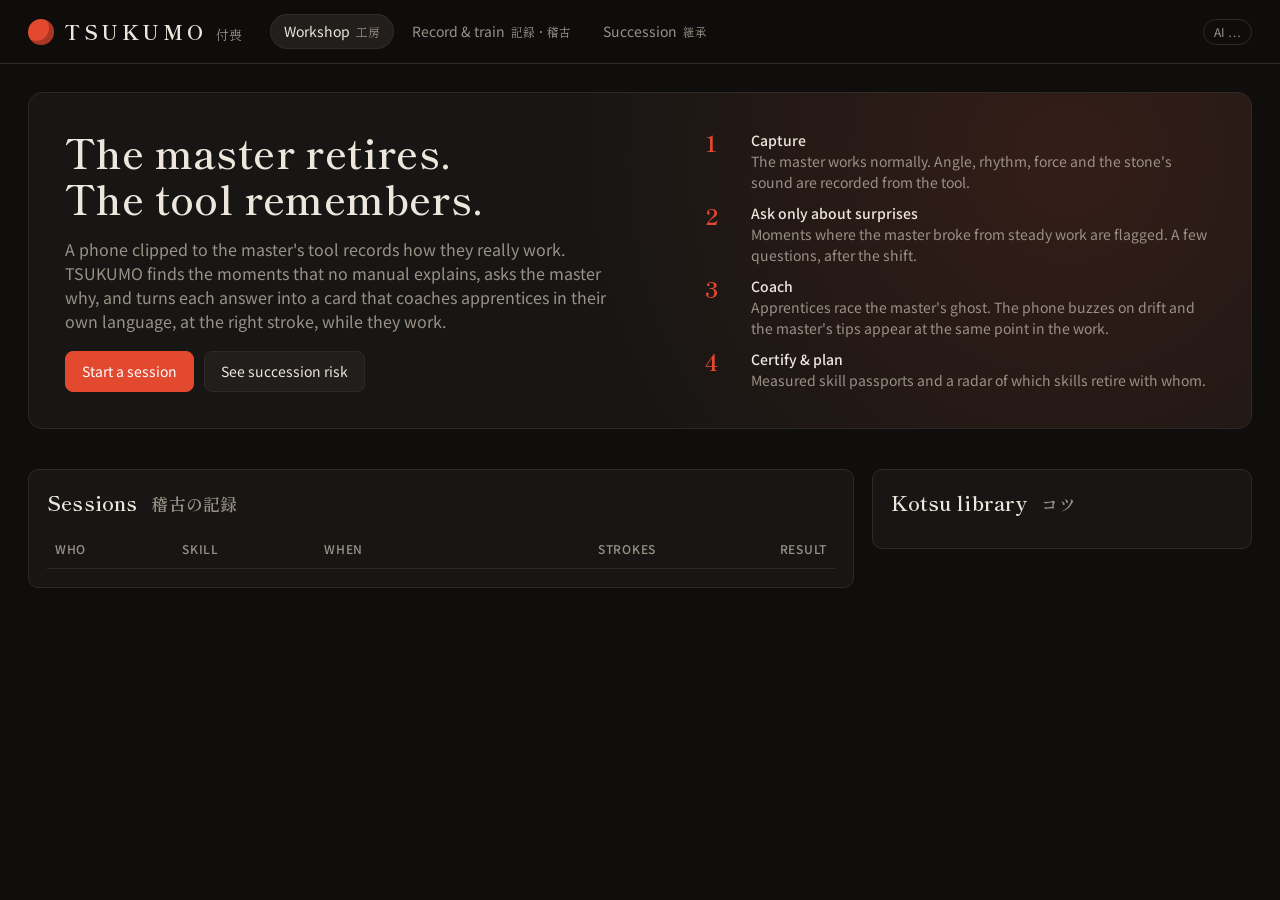
==== web/index.html @ 65cde14f "Workshop overview page" ====
<!doctype html>
<html lang="en">
<head>
  <meta charset="utf-8">
  <meta name="viewport" content="width=device-width, initial-scale=1">
  <title>TSUKUMO · Workshop</title>
  <link rel="preconnect" href="https://fonts.googleapis.com">
  <link href="https://fonts.googleapis.com/css2?family=Noto+Sans+JP:wght@400;500&family=Shippori+Mincho:wght@500;600&display=swap" rel="stylesheet">
  <link rel="stylesheet" href="css/app.css">
</head>
<body>
<main>
  <section class="hero">
    <div>
      <h1>The master retires.<br>The tool remembers.</h1>
      <p>A phone clipped to the master's tool records how they really work. TSUKUMO finds the moments
        that no manual explains, asks the master why, and turns each answer into a card that coaches
        apprentices in their own language, at the right stroke, while they work.</p>
      <div class="row" style="margin-top:18px">
        <a class="btn primary" href="live.html">Start a session</a>
        <a class="btn" href="radar.html">See succession risk</a>
      </div>
    </div>
    <div class="steps">
      <div class="step"><b>1</b><div><strong>Capture</strong>The master works normally. Angle, rhythm, force and the stone's sound are recorded from the tool.</div></div>
      <div class="step"><b>2</b><div><strong>Ask only about surprises</strong>Moments where the master broke from steady work are flagged. A few questions, after the shift.</div></div>
      <div class="step"><b>3</b><div><strong>Coach</strong>Apprentices race the master's ghost. The phone buzzes on drift and the master's tips appear at the same point in the work.</div></div>
      <div class="step"><b>4</b><div><strong>Certify &amp; plan</strong>Measured skill passports and a radar of which skills retire with whom.</div></div>
    </div>
  </section>

  <section class="grid cols-3" id="stats" style="margin-bottom:18px"></section>

  <section class="grid side">
    <div class="panel">
      <div class="panel-head"><h2>Sessions <span class="ja">稽古の記録</span></h2></div>
      <table>
        <thead><tr><th>Who</th><th>Skill</th><th>When</th><th class="num">Strokes</th><th class="num">Result</th></tr></thead>
        <tbody id="sessions"></tbody>
      </table>
    </div>
    <div class="panel">
      <div class="panel-head"><h2>Kotsu library <span class="ja">コツ</span></h2></div>
      <div class="grid" id="cards"></div>
    </div>
  </section>
</main>

<script type="module">
  import { api } from "./js/api.js";
  import { header, esc, ago, scoreClass, cardHTML, wireCardLangs, $ } from "./js/ui.js";

  header();

  const [sessions, cards, radar, people] = await Promise.all([
    api.get("/api/sessions"), api.get("/api/cards"), api.get("/api/radar"), api.get("/api/people"),
  ]);

  const critical = radar.filter((r) => r.status === "critical").length;
  const masters = people.filter((p) => p.role === "master");
  const soonest = Math.min(...masters.map((m) => m.retire_year || 9999));
  $("#stats").innerHTML = `
    <div class="panel stat"><b>${critical} / ${radar.length}</b><span>skills with no one ready to take over</span></div>
    <div class="panel stat"><b>${cards.length}</b><span>kotsu cards captured from ${new Set(cards.map((c) => c.master_id)).size} of ${masters.length} masters</span></div>
    <div class="panel stat"><b>${soonest < 9999 ? soonest : "–"}</b><span>next master retirement</span></div>`;

  const rows = sessions.filter((s) => s.status === "done");
  $("#sessions").innerHTML = rows.length ? rows.map((s) => `
    <tr class="link" data-id="${s.id}">
      <td>${esc(s.person_name)} <span class="pill">${s.role}</span></td>
      <td>${esc(s.skill_name)}</td>
      <td class="muted">${ago(s.created_at)}</td>
      <td class="num">${s.strokes ?? "–"}</td>
      <td class="num">${s.role === "master" ? '<span class="pill">review</span>'
        : s.score != null ? `<span class="pill ${scoreClass(s.score)}">${s.score.toFixed(0)}</span>` : "–"}</td>
    </tr>`).join("") : `<tr><td colspan="5" class="empty">No sessions yet.</td></tr>`;
  $("#sessions").addEventListener("click", (e) => {
    const tr = e.target.closest("tr[data-id]");
    if (tr) location.href = `review.html?s=${tr.dataset.id}`;
  });

  const byId = Object.fromEntries(cards.map((c) => [c.id, c]));
  $("#cards").innerHTML = cards.length ? cards.map((c) => cardHTML(c, "en")).join("")
    : `<div class="empty">No cards yet. Review a master session to create one.</div>`;
  wireCardLangs($("#cards"), byId);
</script>
</body>
</html>
---- web/css/app.css ----
:root {
  --bg: #0f0e0d;
  --panel: #181614;
  --panel-2: #211e1b;
  --line: #2f2a25;
  --ink: #ece6dc;
  --muted: #9a9187;
  --faint: #6b645c;
  --accent: #e2492f;      /* shu, vermilion */
  --accent-soft: rgba(226, 73, 47, 0.16);
  --gold: #d6a548;
  --indigo: #6d8fd0;
  --ok: #72b07f;
  --warn: #e3a43b;
  --bad: #e2492f;
  --ghost: rgba(236, 230, 220, 0.55);
  --radius: 10px;
  --serif: "Shippori Mincho", "Yu Mincho", "Hiragino Mincho ProN", serif;
  --sans: "Noto Sans JP", "Hiragino Sans", "Yu Gothic UI", system-ui, -apple-system, "Segoe UI", sans-serif;
  --mono: ui-monospace, "Cascadia Mono", Consolas, monospace;
  color-scheme: dark;
}

* { box-sizing: border-box; }
html, body { margin: 0; background: var(--bg); color: var(--ink); font: 15px/1.5 var(--sans); }
a { color: inherit; }
button, select, input, textarea { font: inherit; color: inherit; }
h1, h2, h3 { font-family: var(--serif); font-weight: 600; margin: 0; letter-spacing: 0.01em; }
h1 { font-size: 28px; }
h2 { font-size: 20px; }
h3 { font-size: 16px; }
.muted { color: var(--muted); }
.faint { color: var(--faint); }
.mono { font-family: var(--mono); font-variant-numeric: tabular-nums; }
.ja { font-family: var(--serif); color: var(--muted); font-size: 0.85em; margin-left: 0.5em; }
.hidden { display: none !important; }

/* -- shell ----------------------------------------------------------------------- */

.topbar {
  display: flex; align-items: center; gap: 28px;
  padding: 14px 28px; border-bottom: 1px solid var(--line);
  position: sticky; top: 0; background: rgba(15, 14, 13, 0.92); backdrop-filter: blur(8px); z-index: 10;
}
.brand { display: flex; align-items: baseline; gap: 10px; text-decoration: none; }
.brand .mark {
  width: 26px; height: 26px; border-radius: 50%; background: var(--accent); align-self: center;
  box-shadow: inset -5px -4px 0 rgba(0, 0, 0, 0.25);
}
.brand b { font-family: var(--serif); font-size: 20px; letter-spacing: 0.18em; }
.brand span { font-family: var(--serif); color: var(--muted); font-size: 13px; }
.topbar nav { display: flex; gap: 4px; }
.topbar nav a {
  text-decoration: none; padding: 7px 14px; border-radius: 999px; color: var(--muted); font-size: 14px;
}
.topbar nav a:hover { color: var(--ink); background: var(--panel-2); }
.topbar nav a.active { color: var(--ink); background: var(--panel-2); box-shadow: inset 0 0 0 1px var(--line); }
.topbar .spacer { flex: 1; }
.pill {
  font-size: 12px; padding: 3px 10px; border-radius: 999px; border: 1px solid var(--line); color: var(--muted);
}
.pill.ok { color: var(--ok); border-color: rgba(114, 176, 127, 0.4); }
.pill.warn { color: var(--warn); border-color: rgba(227, 164, 59, 0.4); }
.pill.bad { color: var(--bad); border-color: rgba(226, 73, 47, 0.45); }

main { max-width: 1320px; margin: 0 auto; padding: 28px; }
.page-head { display: flex; align-items: flex-end; justify-content: space-between; gap: 20px; margin-bottom: 22px; }
.page-head p { margin: 6px 0 0; color: var(--muted); max-width: 720px; }

.grid { display: grid; gap: 18px; }
.cols-2 { grid-template-columns: 1fr 1fr; }
.cols-3 { grid-template-columns: repeat(3, 1fr); }
.side { grid-template-columns: minmax(0, 1fr) 380px; align-items: start; }
@media (max-width: 1000px) { .cols-2, .cols-3, .side { grid-template-columns: 1fr; } }

.panel { background: var(--panel); border: 1px solid var(--line); border-radius: var(--radius); padding: 18px; }
.panel > h2, .panel > h3 { margin-bottom: 12px; }
.panel-head { display: flex; align-items: center; justify-content: space-between; gap: 12px; margin-bottom: 12px; }

/* -- controls -------------------------------------------------------------------- */

.btn {
  display: inline-flex; align-items: center; justify-content: center; gap: 8px;
  padding: 9px 16px; border-radius: 8px; border: 1px solid var(--line); background: var(--panel-2);
  cursor: pointer; text-decoration: none; font-size: 14px; white-space: nowrap;
}
.btn:hover { border-color: var(--faint); }
.btn:disabled { opacity: 0.45; cursor: default; }
.btn.primary { background: var(--accent); border-color: var(--accent); color: #fff; }
.btn.primary:hover { filter: brightness(1.08); }
.btn.ghost { background: transparent; }
.btn.small { padding: 5px 10px; font-size: 13px; }
.btn.rec::before { content: ""; width: 9px; height: 9px; border-radius: 50%; background: currentColor; }

label.field { display: grid; gap: 6px; font-size: 13px; color: var(--muted); }
select, input[type=text], textarea {
  background: var(--bg); border: 1px solid var(--line); border-radius: 8px; padding: 9px 11px; width: 100%;
}
textarea { resize: vertical; min-height: 90px; line-height: 1.6; }
select:focus, input:focus, textarea:focus { outline: 2px solid var(--accent-soft); border-color: var(--accent); }
.row { display: flex; gap: 10px; align-items: center; flex-wrap: wrap; }
.row.end { justify-content: flex-end; }

/* -- lists & tables -------------------------------------------------------------- */

table { width: 100%; border-collapse: collapse; font-size: 14px; }
th { text-align: left; font-weight: 500; color: var(--muted); font-size: 12px; text-transform: uppercase; letter-spacing: 0.06em; }
th, td { padding: 10px 8px; border-bottom: 1px solid var(--line); }
tr.link { cursor: pointer; }
tr.link:hover td { background: var(--panel-2); }
td.num, th.num { text-align: right; font-variant-numeric: tabular-nums; }

.stat { display: grid; gap: 2px; }
.stat b { font-size: 30px; font-family: var(--serif); font-weight: 600; font-variant-numeric: tabular-nums; }
.stat > span { color: var(--muted); font-size: 13px; }

.empty { color: var(--faint); padding: 18px 0; text-align: center; }

/* -- charts ---------------------------------------------------------------------- */

.lanes { width: 100%; display: block; }
.legend { display: flex; gap: 18px; font-size: 12px; color: var(--muted); margin-top: 8px; flex-wrap: wrap; }
.legend i { display: inline-block; width: 18px; height: 3px; border-radius: 2px; vertical-align: middle; margin-right: 6px; }

/* -- kotsu cards ----------------------------------------------------------------- */

.kcard {
  border: 1px solid var(--line); border-left: 3px solid var(--gold); border-radius: var(--radius);
  background: var(--panel-2); padding: 14px 16px; display: grid; gap: 8px;
}
.kcard .k-title { font-family: var(--serif); font-size: 18px; }
.kcard dl { margin: 0; display: grid; grid-template-columns: 70px 1fr; gap: 6px 12px; font-size: 14px; }
.kcard dt { color: var(--gold); font-size: 12px; text-transform: uppercase; letter-spacing: 0.08em; padding-top: 2px; }
.kcard dd { margin: 0; }
.kcard .k-foot { display: flex; justify-content: space-between; gap: 10px; font-size: 12px; color: var(--faint); }
.kcard .k-sub { color: var(--muted); font-size: 13px; font-family: var(--serif); }
.langs { display: flex; gap: 4px; }
.langs button {
  border: 1px solid var(--line); background: transparent; border-radius: 6px; padding: 2px 8px; font-size: 12px;
  cursor: pointer; color: var(--muted);
}
.langs button.on { color: var(--ink); border-color: var(--gold); }

/* -- surprises ------------------------------------------------------------------- */

.surprise {
  border: 1px solid var(--line); border-radius: var(--radius); padding: 12px 14px; cursor: pointer;
  display: grid; gap: 4px; background: var(--panel);
}
.surprise:hover { border-color: var(--faint); }
.surprise.selected { border-color: var(--accent); box-shadow: 0 0 0 1px var(--accent) inset; }
.surprise .s-top { display: flex; justify-content: space-between; align-items: center; gap: 10px; }
.surprise .s-sum { font-size: 13px; color: var(--muted); }
.surprise.dismissed { opacity: 0.55; }

.mic { position: relative; }
.mic.listening { background: var(--accent); border-color: var(--accent); color: #fff; }
.mic.listening::after {
  content: ""; position: absolute; inset: -4px; border-radius: 10px; border: 2px solid var(--accent);
  animation: pulse 1.2s ease-out infinite;
}
@keyframes pulse { from { opacity: 0.9; transform: scale(1); } to { opacity: 0; transform: scale(1.12); } }

/* -- live ------------------------------------------------------------------------ */

.big-score { font-family: var(--serif); font-size: 64px; line-height: 1; font-variant-numeric: tabular-nums; }
.meter { height: 8px; background: var(--panel-2); border-radius: 99px; overflow: hidden; }
.meter > i { display: block; height: 100%; background: var(--gold); border-radius: 99px; transition: width 0.4s; }
.chan-row { display: grid; grid-template-columns: 110px 1fr 44px; gap: 10px; align-items: center; font-size: 13px; }

.toast-stack { position: fixed; right: 24px; bottom: 24px; display: grid; gap: 10px; z-index: 50; width: 380px; }
.toast {
  background: var(--panel-2); border: 1px solid var(--line); border-radius: var(--radius); padding: 12px 16px;
  box-shadow: 0 10px 30px rgba(0, 0, 0, 0.45); animation: rise 0.25s ease-out;
}
.toast.buzz { border-color: var(--accent); }
@keyframes rise { from { transform: translateY(10px); opacity: 0; } }

.qr-box { display: grid; place-items: center; gap: 10px; text-align: center; }
.qr-box img { width: 200px; height: 200px; background: #fff; border-radius: 8px; padding: 6px; }
.status-dot { width: 9px; height: 9px; border-radius: 50%; background: var(--faint); display: inline-block; }
.status-dot.on { background: var(--ok); box-shadow: 0 0 0 4px rgba(114, 176, 127, 0.18); }

/* -- radar ----------------------------------------------------------------------- */

.risk { height: 6px; border-radius: 99px; background: var(--panel-2); overflow: hidden; width: 120px; }
.risk > i { display: block; height: 100%; }
.avatar {
  width: 34px; height: 34px; border-radius: 50%; display: grid; place-items: center; font-family: var(--serif);
  background: var(--panel-2); border: 1px solid var(--line); font-size: 14px; flex: none;
}
.person { display: flex; gap: 10px; align-items: center; }
.person small { display: block; color: var(--muted); font-size: 12px; }
.spark { display: block; }

.hero {
  display: grid; grid-template-columns: 1.2fr 1fr; gap: 28px; align-items: center;
  padding: 36px; border: 1px solid var(--line); border-radius: 14px;
  background: radial-gradient(circle at 85% 20%, rgba(226, 73, 47, 0.14), transparent 45%), var(--panel);
  margin-bottom: 22px;
}
.hero h1 { font-size: 40px; line-height: 1.15; }
.hero p { color: var(--muted); font-size: 16px; max-width: 560px; }
.steps { display: grid; gap: 10px; }
.step { display: grid; grid-template-columns: 34px 1fr; gap: 12px; align-items: start; }
.step b { font-family: var(--serif); color: var(--accent); font-size: 22px; line-height: 1.1; }
.step div { font-size: 14px; color: var(--muted); }
.step div strong { color: var(--ink); font-weight: 500; display: block; }
@media (max-width: 900px) { .hero { grid-template-columns: 1fr; } }
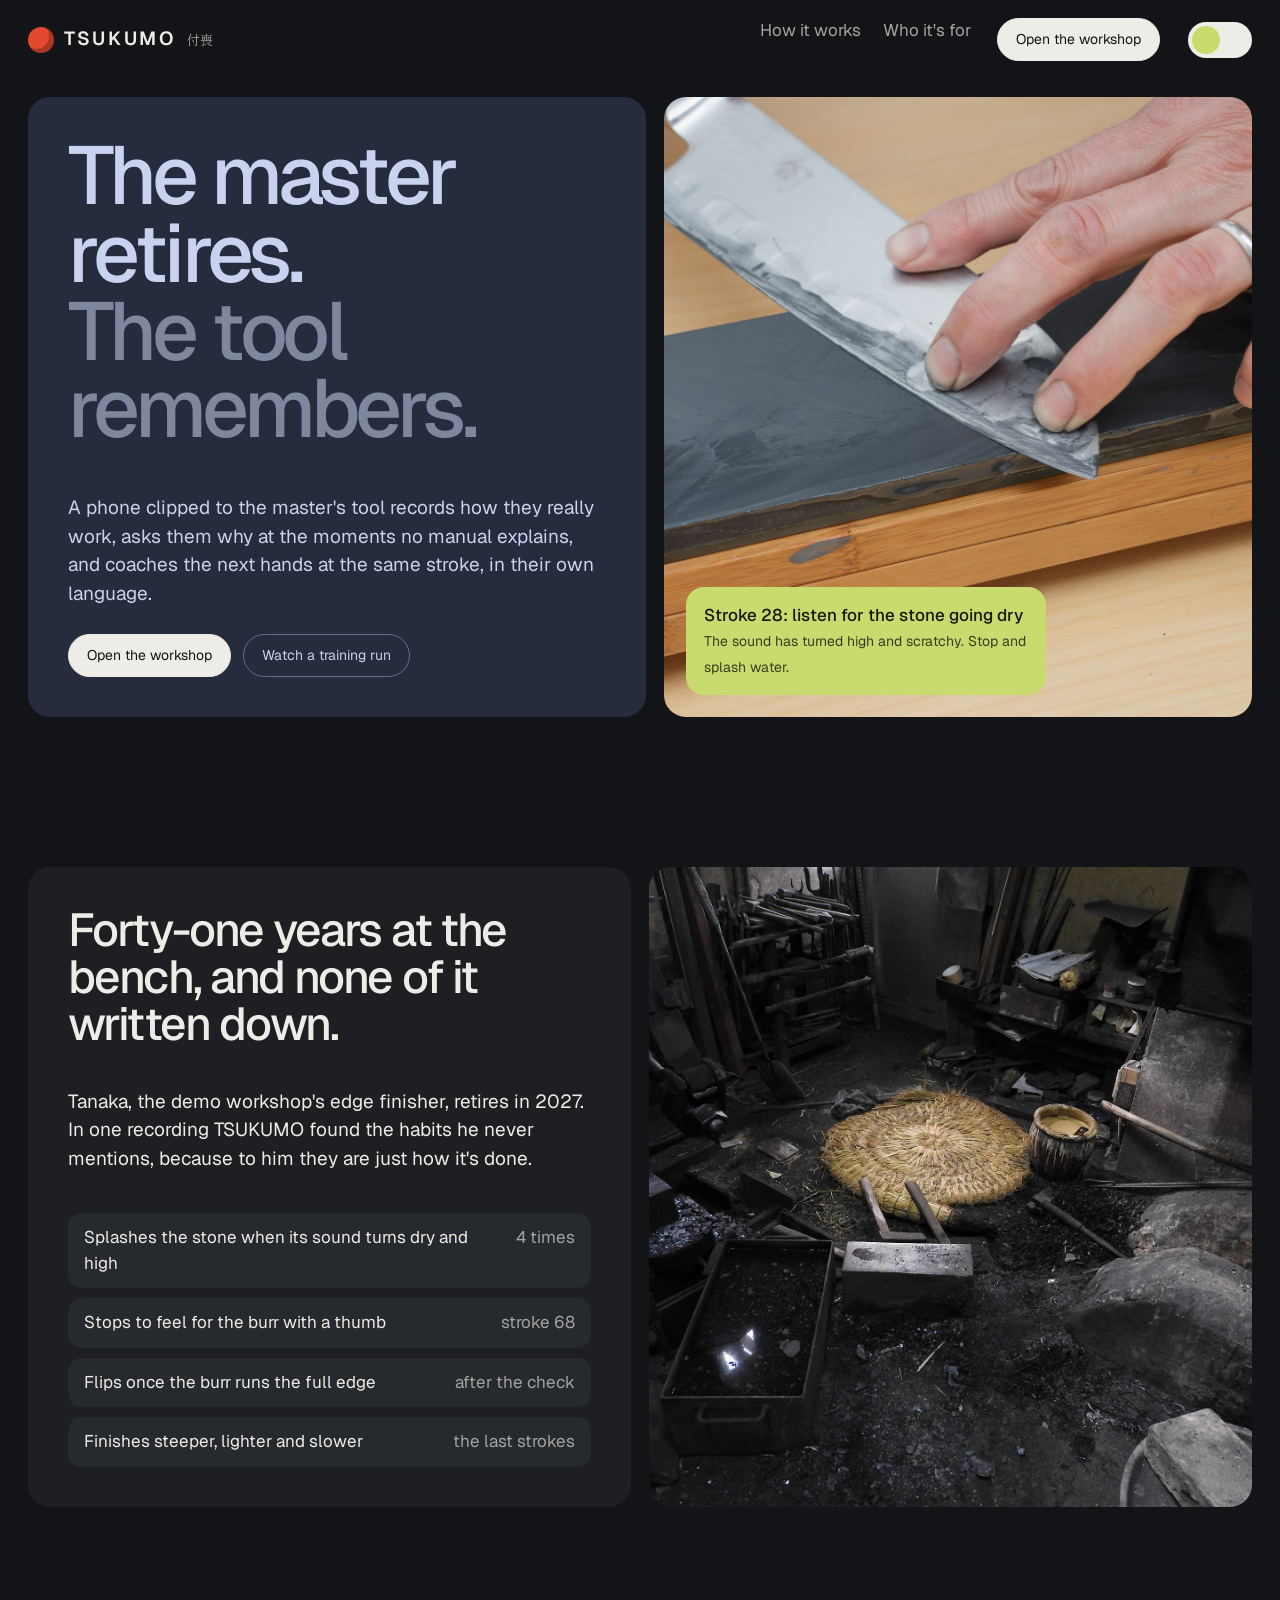
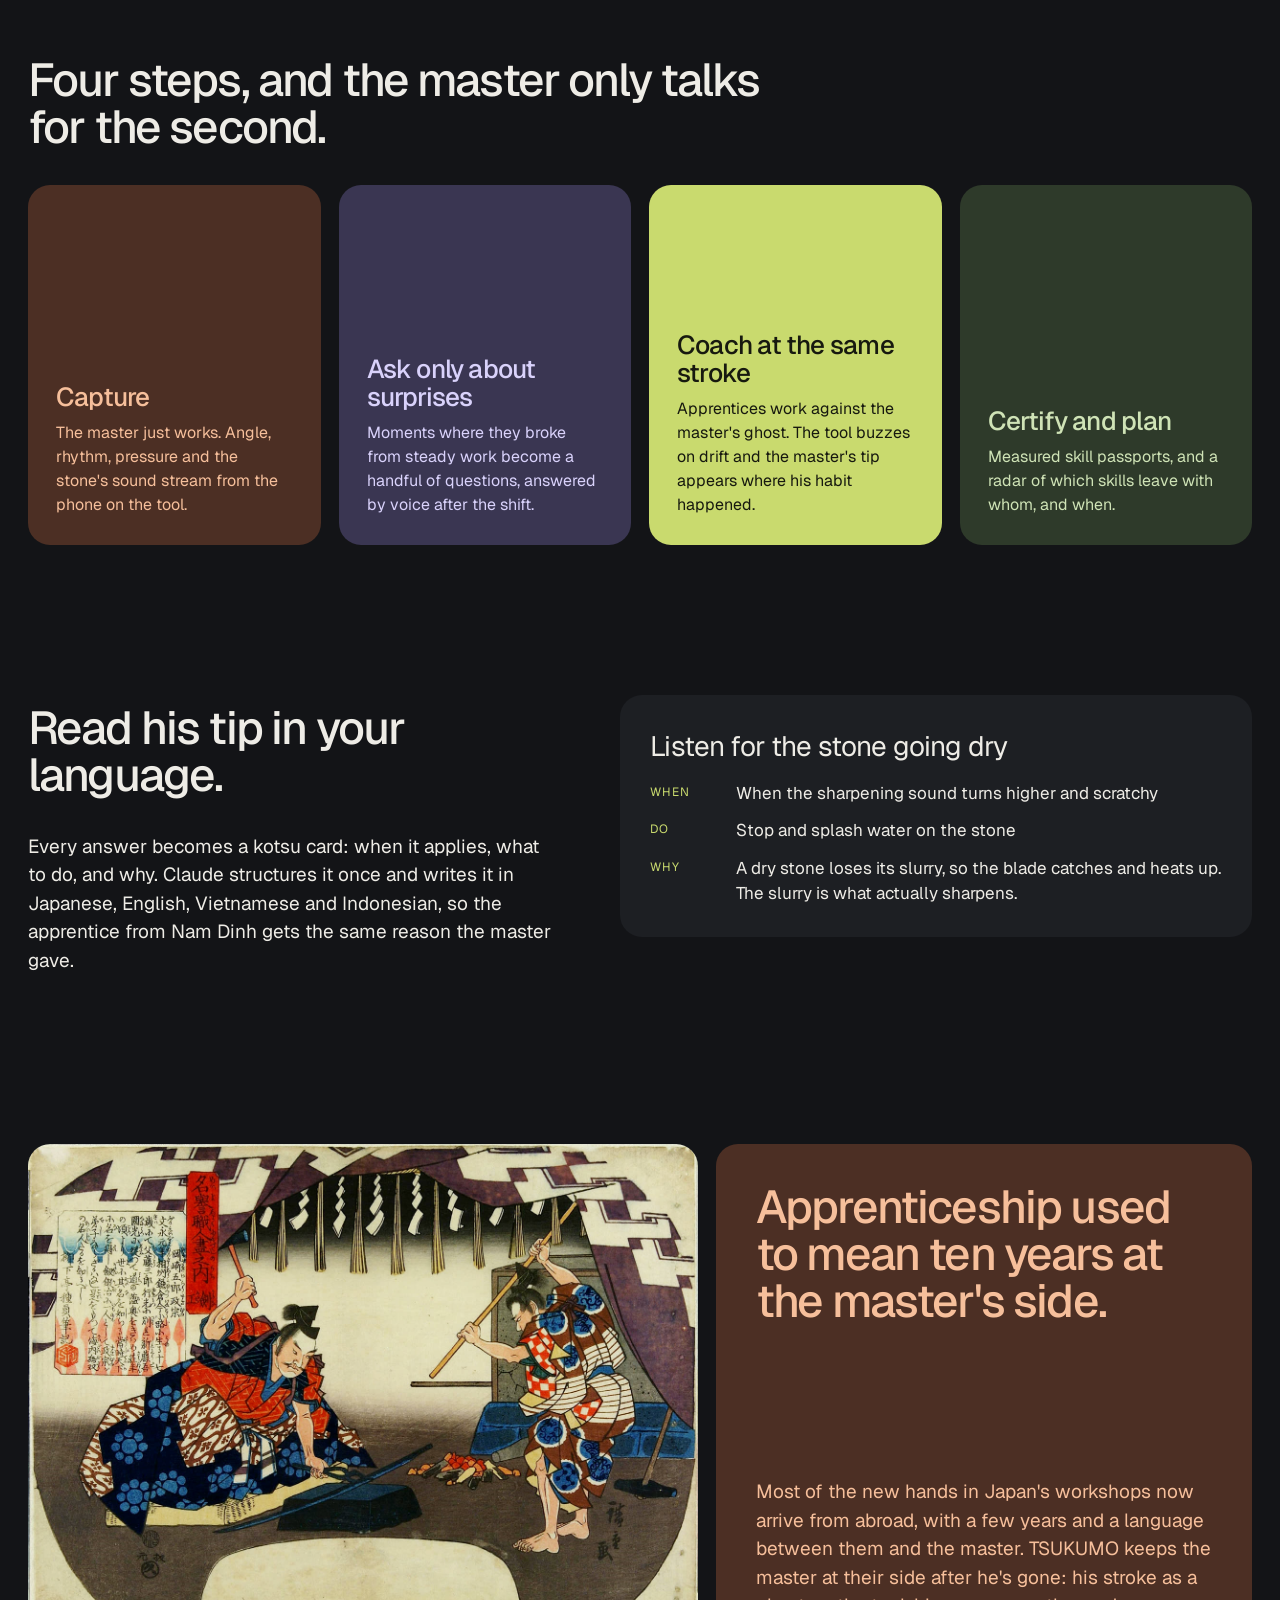
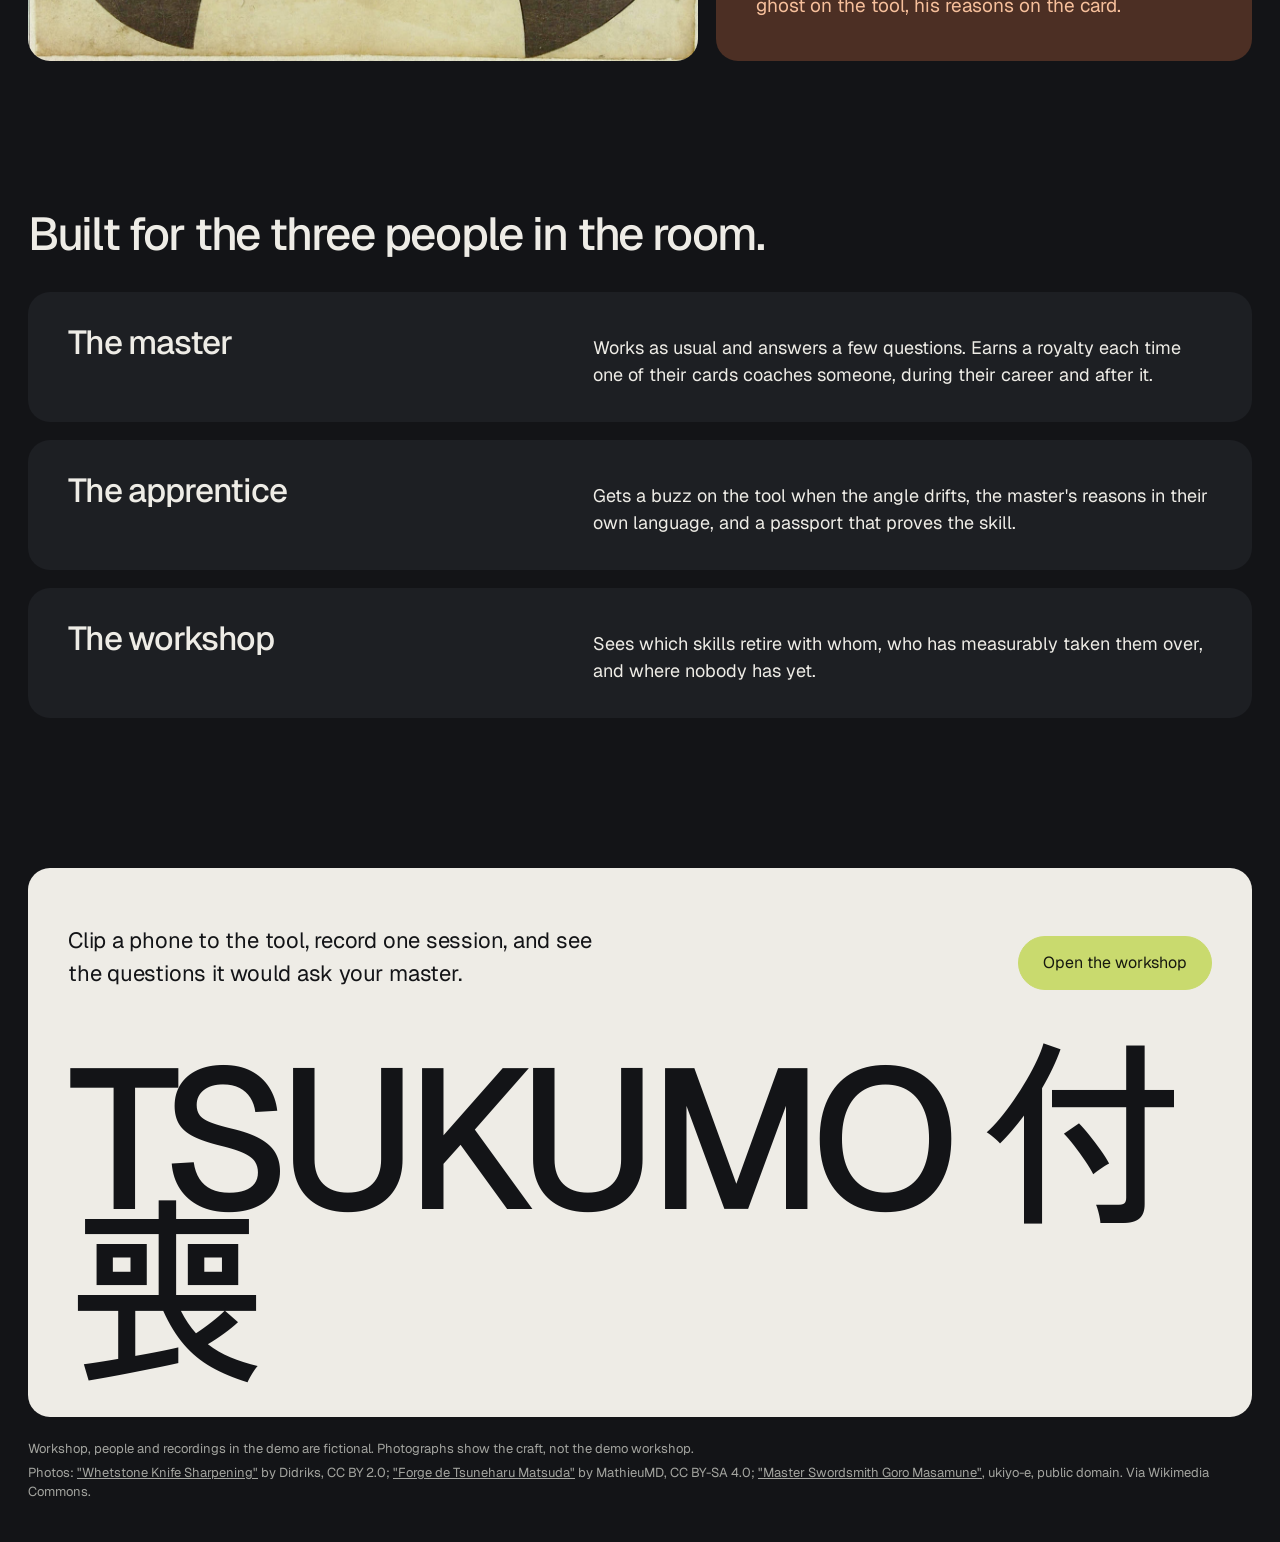
==== commit e03f4f04: "Landing page in front of the dashboard" ====
--- a/web/index.html
+++ b/web/index.html
@@ -3,86 +3,264 @@
 <head>
   <meta charset="utf-8">
   <meta name="viewport" content="width=device-width, initial-scale=1">
-  <title>TSUKUMO · Workshop</title>
+  <title>TSUKUMO · The tool remembers</title>
+  <meta name="description" content="A phone on the master's tool records how they really work, asks why, and coaches apprentices in their own language at the same stroke.">
   <link rel="preconnect" href="https://fonts.googleapis.com">
-  <link href="https://fonts.googleapis.com/css2?family=Noto+Sans+JP:wght@400;500&family=Shippori+Mincho:wght@500;600&display=swap" rel="stylesheet">
+  <link href="https://fonts.googleapis.com/css2?family=Geist:wght@400;500;600&family=Zen+Kaku+Gothic+New:wght@400;500&family=Shippori+Mincho:wght@600&display=swap" rel="stylesheet">
+  <script>try{if(localStorage.getItem("tsukumo-theme")==="light")document.documentElement.dataset.theme="light"}catch(e){}document.documentElement.classList.add("js")</script>
   <link rel="stylesheet" href="css/app.css">
+  <style>
+    body { font-size: 17px; }
+    .wrap { max-width: 1320px; margin: 0 auto; padding: 0 28px; }
+    .bar { display: flex; align-items: center; gap: 28px; padding: 18px 28px; max-width: 1320px; margin: 0 auto; }
+    .bar nav { display: flex; gap: 22px; margin-left: auto; }
+    .bar nav a { text-decoration: none; color: var(--muted); }
+    .bar nav a:hover { color: var(--ink); }
+    .bar .btn { margin-left: 4px; }
+
+    .hero { display: grid; grid-template-columns: minmax(0, 1.05fr) minmax(0, 1fr); gap: 18px; padding-top: 18px; }
+    .hero-copy { background: var(--ai); color: var(--ai-ink); border-radius: var(--radius); padding: 40px; display: flex; flex-direction: column; justify-content: space-between; gap: 40px; min-height: 620px; }
+    .hero h1 { font-size: clamp(48px, 6.4vw, 96px); line-height: 0.95; letter-spacing: -0.05em; font-weight: 500; }
+    .hero h1 span { display: block; opacity: 0.55; }
+    .hero p { font-size: 19px; max-width: 30em; margin: 0 0 26px; }
+    .hero .row { gap: 12px; }
+    .hero-copy .btn:not(.primary) { background: transparent; border-color: color-mix(in srgb, currentColor 40%, transparent); }
+    .photo { border-radius: var(--radius); overflow: hidden; position: relative; background: var(--panel-2); margin: 0; }
+    .photo img { width: 100%; height: 100%; object-fit: cover; display: block; }
+    .hero .photo { min-height: 620px; }
+    .hero .photo img { object-position: 60% 50%; }
+    .stroke-tag {
+      position: absolute; left: 22px; bottom: 22px; right: 22px; max-width: 360px;
+      background: var(--moegi); color: var(--moegi-ink); border-radius: 18px; padding: 16px 18px;
+    }
+    .stroke-tag b { display: block; font-size: 17px; font-weight: 500; }
+    .stroke-tag span { font-size: 14px; opacity: 0.8; }
+
+    section.block { padding-top: 150px; }
+    .split { display: grid; grid-template-columns: minmax(0, 1fr) minmax(0, 1fr); gap: 18px; align-items: stretch; }
+    .statement { background: var(--panel); border-radius: var(--radius); padding: 40px; display: flex; flex-direction: column; justify-content: space-between; gap: 40px; }
+    .statement h2 { font-size: clamp(34px, 3.6vw, 52px); line-height: 1.02; letter-spacing: -0.04em; }
+    .statement p { font-size: 19px; max-width: 32em; margin: 0; }
+    .habits { display: grid; gap: 10px; margin: 0; padding: 0; list-style: none; }
+    .habits li { background: var(--panel-2); border-radius: 14px; padding: 12px 16px; display: flex; justify-content: space-between; gap: 16px; }
+    .habits li span { color: var(--muted); white-space: nowrap; }
+    .split .photo { min-height: 560px; }
+
+    .loop h2, .meet h2, .who h2 { font-size: clamp(34px, 3.6vw, 52px); letter-spacing: -0.04em; line-height: 1.02; max-width: 16em; margin-bottom: 34px; }
+    .loop ol { list-style: none; margin: 0; padding: 0; display: grid; grid-template-columns: repeat(4, minmax(0, 1fr)); gap: 18px; counter-reset: none; }
+    .loop li { border-radius: var(--radius); padding: 28px; min-height: 300px; display: flex; flex-direction: column; justify-content: flex-end; gap: 10px; }
+    .loop li h3 { font-size: 26px; letter-spacing: -0.03em; line-height: 1.05; }
+    .loop li p { margin: 0; font-size: 16px; }
+    .loop li:nth-child(1) { background: var(--kaki); color: var(--kaki-ink); }
+    .loop li:nth-child(2) { background: var(--fuji); color: var(--fuji-ink); }
+    .loop li:nth-child(3) { background: var(--moegi); color: var(--moegi-ink); }
+    .loop li:nth-child(4) { background: var(--matcha); color: var(--matcha-ink); }
+    .loop li:nth-child(odd) { min-height: 360px; }
+
+    .meet { display: grid; grid-template-columns: minmax(0, 1fr) minmax(0, 1.1fr); gap: 18px; align-items: start; }
+    .meet .intro { padding-top: 10px; }
+    .meet .intro p { font-size: 19px; max-width: 28em; }
+    .meet .langs button { font-size: 15px; padding: 8px 16px; border-radius: 999px; }
+    .meet .kcard { border: 0; border-radius: var(--radius); background: var(--panel); padding: 30px; gap: 14px; }
+    .meet .kcard .k-title { font-size: 28px; letter-spacing: -0.03em; }
+    .meet .kcard dl { grid-template-columns: 70px 1fr; font-size: 17px; gap: 12px 16px; }
+
+    .print { display: grid; grid-template-columns: minmax(0, 1.25fr) minmax(0, 1fr); gap: 18px; }
+    .print .photo { aspect-ratio: 1400 / 1079; }
+    .print .statement { background: var(--kaki); color: var(--kaki-ink); }
+
+    .who ul { list-style: none; margin: 0; padding: 0; display: grid; gap: 18px; }
+    .who li { display: grid; grid-template-columns: minmax(0, 0.9fr) minmax(0, 1.1fr); gap: 18px; background: var(--panel); border-radius: var(--radius); padding: 34px 40px; align-items: baseline; }
+    .who li h3 { font-size: clamp(26px, 2.6vw, 38px); letter-spacing: -0.035em; line-height: 1.05; }
+    .who li p { margin: 0; font-size: 18px; }
+
+    .close { margin-top: 150px; background: var(--solid); color: var(--solid-ink); border-radius: var(--radius); padding: 56px 40px 40px; }
+    .close .row { justify-content: space-between; align-items: flex-end; gap: 28px; }
+    .close p { font-size: 22px; max-width: 24em; margin: 0; letter-spacing: -0.01em; }
+    .close .btn.primary { background: var(--moegi); border-color: var(--moegi); color: var(--moegi-ink); font-size: 16px; padding: 14px 24px; }
+    .close .mark-word { font-size: clamp(64px, 15.5vw, 236px); letter-spacing: -0.06em; line-height: 0.8; font-weight: 500; margin-top: 70px; }
+    .credits { color: var(--muted); font-size: 13px; padding: 22px 0 40px; display: grid; gap: 4px; }
+    .credits a { color: inherit; }
+
+    /* entrance: parts of each section rise in order, once */
+    .js .rise > * { opacity: 0; transform: translateY(24px); transition: opacity 0.7s ease, transform 0.7s cubic-bezier(0.2, 0.7, 0.2, 1); }
+    .js .rise.in > * { opacity: 1; transform: none; }
+    .js .rise.in > *:nth-child(2) { transition-delay: 80ms; }
+    .js .rise.in > *:nth-child(3) { transition-delay: 160ms; }
+    .js .rise.in > *:nth-child(4) { transition-delay: 240ms; }
+    .hero .photo img { animation: drift 24s ease-in-out infinite alternate; }
+    @keyframes drift { from { transform: scale(1.04); } to { transform: scale(1.12) translateX(-2%); } }
+    .loop li, .who li, .btn { transition: transform 0.25s ease; }
+    .loop li:hover, .who li:hover { transform: translateY(-4px); }
+    .btn:active { transform: scale(0.97); }
+    @media (prefers-reduced-motion: reduce) {
+      .js .rise > * { opacity: 1; transform: none; transition: none; }
+      .hero .photo img { animation: none; }
+      .loop li:hover, .who li:hover { transform: none; }
+    }
+
+    @media (max-width: 1000px) {
+      .hero, .split, .meet, .print { grid-template-columns: 1fr; }
+      .loop ol { grid-template-columns: 1fr 1fr; }
+      .who li { grid-template-columns: 1fr; }
+      .hero-copy, .hero .photo { min-height: 0; }
+      .hero .photo { aspect-ratio: 4 / 3; }
+      .split .photo { min-height: 0; aspect-ratio: 4 / 3; }
+    }
+    @media (max-width: 640px) {
+      .wrap, .bar { padding-left: 16px; padding-right: 16px; }
+      .bar nav a:not(.btn) { display: none; }
+      .hero-copy, .statement, .close { padding: 26px 22px; }
+      .loop ol { grid-template-columns: 1fr; }
+      .loop li, .loop li:nth-child(odd) { min-height: 0; padding: 24px; }
+      .who li { padding: 24px 22px; }
+      section.block { padding-top: 90px; }
+      .close { margin-top: 90px; }
+      .stroke-tag { left: 14px; right: 14px; bottom: 14px; }
+    }
+  </style>
 </head>
 <body>
-<main>
+<header class="bar">
+  <a class="brand" href="index.html"><i class="mark"></i><b>TSUKUMO</b><span>付喪</span></a>
+  <nav>
+    <a href="#how">How it works</a>
+    <a href="#who">Who it's for</a>
+    <a class="btn primary" href="dashboard.html">Open the workshop</a>
+  </nav>
+  <span id="switch-slot"></span>
+</header>
+
+<main class="wrap" style="max-width:1320px;padding-top:0">
   <section class="hero">
-    <div>
-      <h1>The master retires.<br>The tool remembers.</h1>
-      <p>A phone clipped to the master's tool records how they really work. TSUKUMO finds the moments
-        that no manual explains, asks the master why, and turns each answer into a card that coaches
-        apprentices in their own language, at the right stroke, while they work.</p>
-      <div class="row" style="margin-top:18px">
-        <a class="btn primary" href="live.html">Start a session</a>
-        <a class="btn" href="radar.html">See succession risk</a>
+    <div class="hero-copy rise">
+      <h1>The master retires. <span>The tool remembers.</span></h1>
+      <div>
+        <p>A phone clipped to the master's tool records how they really work, asks them why at the moments
+          no manual explains, and coaches the next hands at the same stroke, in their own language.</p>
+        <div class="row">
+          <a class="btn primary" href="dashboard.html">Open the workshop</a>
+          <a class="btn" href="live.html?person=nguyen&amp;skill=honbazuke&amp;sim=novice&amp;speed=2">Watch a training run</a>
+        </div>
       </div>
     </div>
-    <div class="steps">
-      <div class="step"><b>1</b><div><strong>Capture</strong>The master works normally. Angle, rhythm, force and the stone's sound are recorded from the tool.</div></div>
-      <div class="step"><b>2</b><div><strong>Ask only about surprises</strong>Moments where the master broke from steady work are flagged. A few questions, after the shift.</div></div>
-      <div class="step"><b>3</b><div><strong>Coach</strong>Apprentices race the master's ghost. The phone buzzes on drift and the master's tips appear at the same point in the work.</div></div>
-      <div class="step"><b>4</b><div><strong>Certify &amp; plan</strong>Measured skill passports and a radar of which skills retire with whom.</div></div>
-    </div>
-  </section>
-
-  <section class="grid cols-3" id="stats" style="margin-bottom:18px"></section>
-
-  <section class="grid side">
-    <div class="panel">
-      <div class="panel-head"><h2>Sessions <span class="ja">稽古の記録</span></h2></div>
-      <table>
-        <thead><tr><th>Who</th><th>Skill</th><th>When</th><th class="num">Strokes</th><th class="num">Result</th></tr></thead>
-        <tbody id="sessions"></tbody>
-      </table>
-    </div>
-    <div class="panel">
-      <div class="panel-head"><h2>Kotsu library <span class="ja">コツ</span></h2></div>
-      <div class="grid" id="cards"></div>
-    </div>
-  </section>
+    <figure class="photo">
+      <img src="assets/whetstone-knife-sharpening-2015-01.jpg" width="1920" height="1280"
+           alt="Two hands holding a kitchen knife flat against a dark Japanese whetstone on a bamboo base">
+      <div class="stroke-tag">
+        <b>Stroke 28: listen for the stone going dry</b>
+        <span>The sound has turned high and scratchy. Stop and splash water.</span>
+      </div>
+    </figure>
+  </section>
+
+  <section class="block">
+    <div class="split">
+      <div class="statement rise">
+        <h2>Forty-one years at the bench, and none of it written down.</h2>
+        <p>Tanaka, the demo workshop's edge finisher, retires in 2027. In one recording TSUKUMO found the
+          habits he never mentions, because to him they are just how it's done.</p>
+        <ul class="habits">
+          <li>Splashes the stone when its sound turns dry and high <span>4 times</span></li>
+          <li>Stops to feel for the burr with a thumb <span>stroke 68</span></li>
+          <li>Flips once the burr runs the full edge <span>after the check</span></li>
+          <li>Finishes steeper, lighter and slower <span>the last strokes</span></li>
+        </ul>
+      </div>
+      <figure class="photo">
+        <img src="assets/forge-de-tsuneharu-matsuda-3-2016-04.jpg" width="1920" height="1440" loading="lazy"
+             alt="A dark Japanese forge: hammers on an anvil, a straw mat and a clay pot of quench water on a soot-black floor">
+      </figure>
+    </div>
+  </section>
+
+  <section class="block loop" id="how">
+    <h2>Four steps, and the master only talks for the second.</h2>
+    <ol class="rise">
+      <li><h3>Capture</h3><p>The master just works. Angle, rhythm, pressure and the stone's sound stream from the phone on the tool.</p></li>
+      <li><h3>Ask only about surprises</h3><p>Moments where they broke from steady work become a handful of questions, answered by voice after the shift.</p></li>
+      <li><h3>Coach at the same stroke</h3><p>Apprentices work against the master's ghost. The tool buzzes on drift and the master's tip appears where his habit happened.</p></li>
+      <li><h3>Certify and plan</h3><p>Measured skill passports, and a radar of which skills leave with whom, and when.</p></li>
+    </ol>
+  </section>
+
+  <section class="block meet">
+    <div class="intro rise">
+      <h2>Read his tip in your language.</h2>
+      <p>Every answer becomes a kotsu card: when it applies, what to do, and why. Claude structures it once
+        and writes it in Japanese, English, Vietnamese and Indonesian, so the apprentice from Nam Dinh gets
+        the same reason the master gave.</p>
+    </div>
+    <div id="card-slot">
+      <article class="kcard">
+        <div class="k-title">Listen for the stone going dry</div>
+        <dl>
+          <dt>When</dt><dd>When the sharpening sound turns higher and scratchy</dd>
+          <dt>Do</dt><dd>Stop and splash water on the stone</dd>
+          <dt>Why</dt><dd>A dry stone loses its slurry, so the blade catches and heats up. The slurry is what actually sharpens.</dd>
+        </dl>
+      </article>
+    </div>
+  </section>
+
+  <section class="block print">
+    <figure class="photo">
+      <img src="assets/masamune-ukiyo-e.jpg" width="1400" height="1079" loading="lazy"
+           alt="Edo-period woodblock print: the swordsmith Masamune kneels at the anvil while his apprentice swings the hammer">
+    </figure>
+    <div class="statement rise">
+      <h2>Apprenticeship used to mean ten years at the master's side.</h2>
+      <p>Most of the new hands in Japan's workshops now arrive from abroad, with a few years and a language
+        between them and the master. TSUKUMO keeps the master at their side after he's gone: his stroke as
+        a ghost on the tool, his reasons on the card.</p>
+    </div>
+  </section>
+
+  <section class="block who" id="who">
+    <h2>Built for the three people in the room.</h2>
+    <ul class="rise">
+      <li><h3>The master</h3><p>Works as usual and answers a few questions. Earns a royalty each time one of their cards coaches someone, during their career and after it.</p></li>
+      <li><h3>The apprentice</h3><p>Gets a buzz on the tool when the angle drifts, the master's reasons in their own language, and a passport that proves the skill.</p></li>
+      <li><h3>The workshop</h3><p>Sees which skills retire with whom, who has measurably taken them over, and where nobody has yet.</p></li>
+    </ul>
+  </section>
+
+  <footer class="close">
+    <div class="row">
+      <p>Clip a phone to the tool, record one session, and see the questions it would ask your master.</p>
+      <a class="btn primary" href="dashboard.html">Open the workshop</a>
+    </div>
+    <div class="mark-word">TSUKUMO 付喪</div>
+  </footer>
+  <div class="credits">
+    <span>Workshop, people and recordings in the demo are fictional. Photographs show the craft, not the demo workshop.</span>
+    <span>Photos: <a href="https://commons.wikimedia.org/wiki/File:Whetstone_Knife_Sharpening,_2015-(01).jpg">"Whetstone Knife Sharpening"</a> by Didriks, CC BY 2.0;
+      <a href="https://commons.wikimedia.org/wiki/File:Forge_de_Tsuneharu_Matsuda_-_3_-_2016-04-19.jpg">"Forge de Tsuneharu Matsuda"</a> by MathieuMD, CC BY-SA 4.0;
+      <a href="https://commons.wikimedia.org/wiki/File:Master-Swordsmith-Goro-Masamune-Ukiyo-e.png">"Master Swordsmith Goro Masamune"</a>, ukiyo-e, public domain. Via Wikimedia Commons.</span>
+  </div>
 </main>
 
 <script type="module">
   import { api } from "./js/api.js";
-  import { header, esc, ago, scoreClass, cardHTML, wireCardLangs, $ } from "./js/ui.js";
-
-  header();
-
-  const [sessions, cards, radar, people] = await Promise.all([
-    api.get("/api/sessions"), api.get("/api/cards"), api.get("/api/radar"), api.get("/api/people"),
-  ]);
-
-  const critical = radar.filter((r) => r.status === "critical").length;
-  const masters = people.filter((p) => p.role === "master");
-  const soonest = Math.min(...masters.map((m) => m.retire_year || 9999));
-  $("#stats").innerHTML = `
-    <div class="panel stat"><b>${critical} / ${radar.length}</b><span>skills with no one ready to take over</span></div>
-    <div class="panel stat"><b>${cards.length}</b><span>kotsu cards captured from ${new Set(cards.map((c) => c.master_id)).size} of ${masters.length} masters</span></div>
-    <div class="panel stat"><b>${soonest < 9999 ? soonest : "–"}</b><span>next master retirement</span></div>`;
-
-  const rows = sessions.filter((s) => s.status === "done");
-  $("#sessions").innerHTML = rows.length ? rows.map((s) => `
-    <tr class="link" data-id="${s.id}">
-      <td>${esc(s.person_name)} <span class="pill">${s.role}</span></td>
-      <td>${esc(s.skill_name)}</td>
-      <td class="muted">${ago(s.created_at)}</td>
-      <td class="num">${s.strokes ?? "–"}</td>
-      <td class="num">${s.role === "master" ? '<span class="pill">review</span>'
-        : s.score != null ? `<span class="pill ${scoreClass(s.score)}">${s.score.toFixed(0)}</span>` : "–"}</td>
-    </tr>`).join("") : `<tr><td colspan="5" class="empty">No sessions yet.</td></tr>`;
-  $("#sessions").addEventListener("click", (e) => {
-    const tr = e.target.closest("tr[data-id]");
-    if (tr) location.href = `review.html?s=${tr.dataset.id}`;
-  });
-
-  const byId = Object.fromEntries(cards.map((c) => [c.id, c]));
-  $("#cards").innerHTML = cards.length ? cards.map((c) => cardHTML(c, "en")).join("")
-    : `<div class="empty">No cards yet. Review a master session to create one.</div>`;
-  wireCardLangs($("#cards"), byId);
+  import { cardHTML, wireCardLangs, themeSwitch, wireThemeSwitches, $ } from "./js/ui.js";
+
+  $("#switch-slot").innerHTML = themeSwitch();
+  wireThemeSwitches();
+
+  const io = new IntersectionObserver((entries) => entries.forEach((e) => {
+    if (e.isIntersecting) { e.target.classList.add("in"); io.unobserve(e.target); }
+  }), { threshold: 0.15 });
+  document.querySelectorAll(".rise").forEach((el) => io.observe(el));
+
+  // The live part: a real card from the workshop, switchable between languages.
+  try {
+    const cards = await api.get("/api/cards");
+    const card = cards.find((c) => /dry|water/i.test(c.content.en?.title || "")) || cards[0];
+    if (card) {
+      $("#card-slot").innerHTML = cardHTML(card, "en");
+      wireCardLangs($("#card-slot"), { [card.id]: card });
+    }
+  } catch { /* the static card above stays */ }
 </script>
 </body>
 </html>
--- a/web/css/app.css
+++ b/web/css/app.css
@@ -1,31 +1,64 @@
+/* Two themes. Default is sumi (墨, ink); [data-theme="light"] is the high-contrast day board. */
 :root {
-  --bg: #0f0e0d;
-  --panel: #181614;
-  --panel-2: #211e1b;
-  --line: #2f2a25;
-  --ink: #ece6dc;
-  --muted: #9a9187;
-  --faint: #6b645c;
-  --accent: #e2492f;      /* shu, vermilion */
-  --accent-soft: rgba(226, 73, 47, 0.16);
-  --gold: #d6a548;
-  --indigo: #6d8fd0;
-  --ok: #72b07f;
+  --bg: #131417;
+  --panel: #1d1f23;
+  --panel-2: #26292e;
+  --line: #31343a;
+  --ink: #eeece6;
+  --muted: #a3a49f;
+  --faint: #6f716d;
+  --accent: #e2492f;      /* shu, vermilion: seals and alerts */
+  --accent-soft: rgba(226, 73, 47, 0.18);
+  --gold: #c9da6e;      /* moegi: kotsu and highlights */
+  --indigo: #8fa6e0;
+  --ok: #86c193;
   --warn: #e3a43b;
-  --bad: #e2492f;
-  --ghost: rgba(236, 230, 220, 0.55);
-  --radius: 10px;
+  --bad: #ef5a3f;
+  --ghost: rgba(238, 236, 230, 0.55);
+  /* tile fields, from traditional colours: fuji (wisteria), matcha, kaki (persimmon), moegi (sprout), ai (indigo) */
+  --fuji: #3a3652;  --fuji-ink: #d9d2fb;
+  --matcha: #2e3a2a; --matcha-ink: #cfe3b6;
+  --kaki: #4c2f24;  --kaki-ink: #f6bf9b;
+  --moegi: #c9da6e; --moegi-ink: #17190f;
+  --ai: #262c3d;    --ai-ink: #c9d3ef;
+  --solid: #eeece6; --solid-ink: #131417;
+  --radius: 22px;
+  --display: "Geist", "Zen Kaku Gothic New", system-ui, sans-serif;
   --serif: "Shippori Mincho", "Yu Mincho", "Hiragino Mincho ProN", serif;
-  --sans: "Noto Sans JP", "Hiragino Sans", "Yu Gothic UI", system-ui, -apple-system, "Segoe UI", sans-serif;
+  --sans: "Geist", "Zen Kaku Gothic New", "Hiragino Sans", "Yu Gothic UI", system-ui, -apple-system, "Segoe UI", sans-serif;
   --mono: ui-monospace, "Cascadia Mono", Consolas, monospace;
   color-scheme: dark;
+}
+:root[data-theme="light"] {
+  --bg: #e2e4e3;
+  --panel: #f4f5f2;
+  --panel-2: #e9ebe7;
+  --line: #d3d6d2;
+  --ink: #121212;
+  --muted: #5f625f;
+  --faint: #8b8e8a;
+  --accent: #d23a20;
+  --accent-soft: rgba(210, 58, 32, 0.14);
+  --gold: #56620f;
+  --indigo: #3c5bb0;
+  --ok: #2c7a45;
+  --warn: #9a5e00;
+  --bad: #c23a22;
+  --ghost: rgba(18, 18, 18, 0.45);
+  --fuji: #d8d4f3;  --fuji-ink: #1d1838;
+  --matcha: #d3e2c4; --matcha-ink: #1c2a14;
+  --kaki: #f4c3a0;  --kaki-ink: #3a1d0c;
+  --moegi: #e1f07c; --moegi-ink: #1d2205;
+  --ai: #cdd1da;    --ai-ink: #121212;
+  --solid: #121212; --solid-ink: #f4f5f2;
+  color-scheme: light;
 }
 
 * { box-sizing: border-box; }
 html, body { margin: 0; background: var(--bg); color: var(--ink); font: 15px/1.5 var(--sans); }
 a { color: inherit; }
 button, select, input, textarea { font: inherit; color: inherit; }
-h1, h2, h3 { font-family: var(--serif); font-weight: 600; margin: 0; letter-spacing: 0.01em; }
+h1, h2, h3 { font-family: var(--display); font-weight: 500; margin: 0; letter-spacing: -0.02em; }
 h1 { font-size: 28px; }
 h2 { font-size: 20px; }
 h3 { font-size: 16px; }
@@ -39,15 +72,15 @@
 
 .topbar {
   display: flex; align-items: center; gap: 28px;
-  padding: 14px 28px; border-bottom: 1px solid var(--line);
-  position: sticky; top: 0; background: rgba(15, 14, 13, 0.92); backdrop-filter: blur(8px); z-index: 10;
+  padding: 14px 28px;
+  position: sticky; top: 0; background: var(--bg); z-index: 10;
 }
 .brand { display: flex; align-items: baseline; gap: 10px; text-decoration: none; }
 .brand .mark {
   width: 26px; height: 26px; border-radius: 50%; background: var(--accent); align-self: center;
   box-shadow: inset -5px -4px 0 rgba(0, 0, 0, 0.25);
 }
-.brand b { font-family: var(--serif); font-size: 20px; letter-spacing: 0.18em; }
+.brand b { font-family: var(--display); font-size: 19px; font-weight: 600; letter-spacing: 0.14em; }
 .brand span { font-family: var(--serif); color: var(--muted); font-size: 13px; }
 .topbar nav { display: flex; gap: 4px; }
 .topbar nav a {
@@ -73,7 +106,7 @@
 .side { grid-template-columns: minmax(0, 1fr) 380px; align-items: start; }
 @media (max-width: 1000px) { .cols-2, .cols-3, .side { grid-template-columns: 1fr; } }
 
-.panel { background: var(--panel); border: 1px solid var(--line); border-radius: var(--radius); padding: 18px; }
+.panel { background: var(--panel); border-radius: var(--radius); padding: 22px; }
 .panel > h2, .panel > h3 { margin-bottom: 12px; }
 .panel-head { display: flex; align-items: center; justify-content: space-between; gap: 12px; margin-bottom: 12px; }
 
@@ -81,12 +114,12 @@
 
 .btn {
   display: inline-flex; align-items: center; justify-content: center; gap: 8px;
-  padding: 9px 16px; border-radius: 8px; border: 1px solid var(--line); background: var(--panel-2);
+  padding: 10px 18px; border-radius: 999px; border: 1px solid var(--line); background: var(--panel-2);
   cursor: pointer; text-decoration: none; font-size: 14px; white-space: nowrap;
 }
 .btn:hover { border-color: var(--faint); }
 .btn:disabled { opacity: 0.45; cursor: default; }
-.btn.primary { background: var(--accent); border-color: var(--accent); color: #fff; }
+.btn.primary { background: var(--solid); border-color: var(--solid); color: var(--solid-ink); }
 .btn.primary:hover { filter: brightness(1.08); }
 .btn.ghost { background: transparent; }
 .btn.small { padding: 5px 10px; font-size: 13px; }
@@ -111,7 +144,7 @@
 td.num, th.num { text-align: right; font-variant-numeric: tabular-nums; }
 
 .stat { display: grid; gap: 2px; }
-.stat b { font-size: 30px; font-family: var(--serif); font-weight: 600; font-variant-numeric: tabular-nums; }
+.stat b { font-size: 30px; font-family: var(--display); font-weight: 600; font-variant-numeric: tabular-nums; }
 .stat > span { color: var(--muted); font-size: 13px; }
 
 .empty { color: var(--faint); padding: 18px 0; text-align: center; }
@@ -128,7 +161,7 @@
   border: 1px solid var(--line); border-left: 3px solid var(--gold); border-radius: var(--radius);
   background: var(--panel-2); padding: 14px 16px; display: grid; gap: 8px;
 }
-.kcard .k-title { font-family: var(--serif); font-size: 18px; }
+.kcard .k-title { font-family: var(--display); font-size: 18px; }
 .kcard dl { margin: 0; display: grid; grid-template-columns: 70px 1fr; gap: 6px 12px; font-size: 14px; }
 .kcard dt { color: var(--gold); font-size: 12px; text-transform: uppercase; letter-spacing: 0.08em; padding-top: 2px; }
 .kcard dd { margin: 0; }
@@ -163,7 +196,7 @@
 
 /* -- live ------------------------------------------------------------------------ */
 
-.big-score { font-family: var(--serif); font-size: 64px; line-height: 1; font-variant-numeric: tabular-nums; }
+.big-score { font-family: var(--display); font-size: 64px; line-height: 1; font-variant-numeric: tabular-nums; }
 .meter { height: 8px; background: var(--panel-2); border-radius: 99px; overflow: hidden; }
 .meter > i { display: block; height: 100%; background: var(--gold); border-radius: 99px; transition: width 0.4s; }
 .chan-row { display: grid; grid-template-columns: 110px 1fr 44px; gap: 10px; align-items: center; font-size: 13px; }
@@ -186,24 +219,128 @@
 .risk { height: 6px; border-radius: 99px; background: var(--panel-2); overflow: hidden; width: 120px; }
 .risk > i { display: block; height: 100%; }
 .avatar {
-  width: 34px; height: 34px; border-radius: 50%; display: grid; place-items: center; font-family: var(--serif);
+  width: 34px; height: 34px; border-radius: 50%; display: grid; place-items: center; font-family: var(--display);
   background: var(--panel-2); border: 1px solid var(--line); font-size: 14px; flex: none;
 }
 .person { display: flex; gap: 10px; align-items: center; }
 .person small { display: block; color: var(--muted); font-size: 12px; }
 .spark { display: block; }
 
-.hero {
-  display: grid; grid-template-columns: 1.2fr 1fr; gap: 28px; align-items: center;
-  padding: 36px; border: 1px solid var(--line); border-radius: 14px;
-  background: radial-gradient(circle at 85% 20%, rgba(226, 73, 47, 0.14), transparent 45%), var(--panel);
-  margin-bottom: 22px;
-}
-.hero h1 { font-size: 40px; line-height: 1.15; }
-.hero p { color: var(--muted); font-size: 16px; max-width: 560px; }
-.steps { display: grid; gap: 10px; }
-.step { display: grid; grid-template-columns: 34px 1fr; gap: 12px; align-items: start; }
-.step b { font-family: var(--serif); color: var(--accent); font-size: 22px; line-height: 1.1; }
-.step div { font-size: 14px; color: var(--muted); }
-.step div strong { color: var(--ink); font-weight: 500; display: block; }
-@media (max-width: 900px) { .hero { grid-template-columns: 1fr; } }
+
+/* -- theme switch ---------------------------------------------------------------- */
+
+.switch {
+  width: 64px; height: 36px; border-radius: 999px; border: 0; padding: 4px; cursor: pointer; flex: none;
+  background: var(--solid); display: flex; align-items: center;
+}
+.switch i {
+  width: 28px; height: 28px; border-radius: 50%; background: var(--moegi); display: block;
+  transition: transform 0.25s ease;
+}
+.switch[aria-checked="true"] i { transform: translateX(28px); }
+.switch:focus-visible, .btn:focus-visible, a:focus-visible { outline: 2px solid var(--indigo); outline-offset: 2px; }
+.topbar .switch { width: 52px; height: 30px; }
+.topbar .switch i { width: 22px; height: 22px; }
+.topbar .switch[aria-checked="true"] i { transform: translateX(22px); }
+@media (prefers-reduced-motion: reduce) { .switch i { transition: none; } }
+
+@media (max-width: 760px) {
+  .topbar { flex-wrap: wrap; gap: 10px 16px; padding: 12px 16px; }
+  .topbar nav { order: 3; width: 100%; overflow-x: auto; }
+  .topbar nav .ja, .topbar .spacer { display: none; }
+  .topbar #ai-pill { margin-left: auto; }
+  main { padding: 18px 16px; }
+}
+
+/* -- bento dashboard -------------------------------------------------------------- */
+
+.bento { display: grid; gap: 18px; grid-template-columns: repeat(4, minmax(0, 1fr)); grid-auto-flow: dense; }
+.tile { background: var(--panel); border-radius: var(--radius); padding: 26px 28px; display: flex; flex-direction: column; min-width: 0; }
+.tile h2 { font-size: 21px; }
+.tile .sub { color: var(--muted); font-size: 14px; margin-top: 2px; }
+.tile.span-2 { grid-column: span 2; }
+.tile.tall { grid-row: span 2; }
+.tile.f-ai { background: var(--ai); color: var(--ai-ink); }
+.tile.f-moegi { background: var(--moegi); color: var(--moegi-ink); }
+.tile.f-kaki { background: var(--kaki); color: var(--kaki-ink); }
+.tile.f-moegi .sub, .tile.f-kaki .sub, .tile.f-ai .sub { color: inherit; opacity: 0.75; }
+.tile-head { display: flex; justify-content: space-between; align-items: baseline; gap: 12px; }
+.tile-head .sub { margin: 0; }
+a.tile { text-decoration: none; color: inherit; }
+
+.lead-tile { min-height: 340px; justify-content: space-between; gap: 28px; }
+.lead-tile .top { display: flex; justify-content: space-between; align-items: center; gap: 12px; flex-wrap: wrap; }
+.where { display: flex; align-items: center; gap: 8px; font-size: 14px; }
+.where::before { content: ""; width: 6px; height: 6px; border-radius: 50%; background: currentColor; }
+.chips { display: flex; flex-wrap: wrap; gap: 8px; }
+.chip { border: 1px solid color-mix(in srgb, currentColor 45%, transparent); border-radius: 999px; padding: 4px 12px; font-size: 14px; white-space: nowrap; }
+.lead-tile h1 { font-size: clamp(40px, 4.4vw, 66px); line-height: 0.98; letter-spacing: -0.045em; font-weight: 500; }
+.lead-tile h1 span { opacity: 0.55; }
+
+.gauge { display: grid; place-items: center; margin-top: auto; padding-top: 18px; position: relative; }
+.gauge svg { width: 100%; max-width: 250px; display: block; }
+.gauge b {
+  position: absolute; bottom: 0; font-family: var(--display); font-weight: 400; font-size: 76px;
+  letter-spacing: -0.04em; line-height: 1;
+}
+
+.faces { display: flex; align-items: center; margin-top: auto; padding-top: 22px; }
+.faces .avatar { width: 46px; height: 46px; margin-left: -8px; border: 3px solid var(--panel); font-size: 15px; font-weight: 500; }
+.faces .avatar:first-child { margin-left: 0; }
+.faces .avatar:nth-child(4n+1) { background: var(--fuji); color: var(--fuji-ink); }
+.faces .avatar:nth-child(4n+2) { background: var(--ai); color: var(--ai-ink); }
+.faces .avatar:nth-child(4n+3) { background: var(--kaki); color: var(--kaki-ink); }
+.faces .avatar:nth-child(4n+4) { background: var(--matcha); color: var(--matcha-ink); }
+.faces .more { margin-left: auto; font-size: 40px; letter-spacing: -0.03em; }
+
+.toggle-tile { gap: 18px; justify-content: space-between; }
+.toggle-tile .row { justify-content: space-between; flex-wrap: nowrap; align-items: flex-start; }
+.toggle-tile h2 { font-size: 23px; line-height: 1.15; }
+
+.pipe { display: grid; gap: 10px; margin-top: auto; padding-top: 26px; }
+.pipe-bar { display: flex; gap: 6px; height: 64px; }
+.pipe-bar > div { border-radius: 14px; padding: 10px 12px; display: flex; align-items: flex-end; font-size: 14px; min-width: 52px; }
+.pipe-legend { display: flex; gap: 6px; }
+.pipe-legend > div { display: grid; }
+.pipe-legend b { font-size: 34px; font-weight: 400; letter-spacing: -0.03em; }
+.pipe-legend span { font-size: 13px; color: var(--muted); display: flex; align-items: center; gap: 6px; }
+.pipe-legend span::before { content: ""; width: 7px; height: 7px; border-radius: 50%; background: var(--dot); }
+
+.bignum { font-family: var(--display); font-size: clamp(72px, 7vw, 108px); letter-spacing: -0.05em; line-height: 0.95; margin-top: 28px; }
+.bignum small { font-size: 0.42em; letter-spacing: -0.03em; margin-left: 10px; }
+.delta { color: var(--indigo); font-size: 15px; margin-top: 10px; }
+.trend { margin-top: auto; width: 100%; height: 280px; display: block; }
+
+.day { display: grid; gap: 10px; margin-top: auto; padding-top: 22px; }
+.slot { display: grid; grid-template-columns: 56px 1fr; gap: 12px; align-items: center; text-decoration: none; color: inherit; }
+.slot time { color: var(--muted); font-size: 14px; font-variant-numeric: tabular-nums; }
+.slot div { border-radius: 14px; padding: 10px 14px; background: var(--panel-2); line-height: 1.3; }
+.slot div small { display: block; font-size: 13px; opacity: 0.75; }
+.slot.master div { background: var(--kaki); color: var(--kaki-ink); }
+.slot.pass div { background: var(--matcha); color: var(--matcha-ink); }
+.slot.learn div { background: var(--fuji); color: var(--fuji-ink); }
+.slot:hover div { filter: brightness(1.06); }
+
+.ticket { position: relative; overflow: hidden; justify-content: space-between; min-height: 320px; }
+.ticket::before, .ticket::after {
+  content: ""; position: absolute; width: 28px; height: 28px; border-radius: 50%; background: var(--bg); bottom: 104px;
+}
+.ticket::before { left: -14px; } .ticket::after { right: -14px; }
+.ticket .name { font-size: 32px; letter-spacing: -0.03em; line-height: 1.05; }
+.ticket .stub { display: flex; justify-content: space-between; align-items: flex-end; border-top: 2px dashed color-mix(in srgb, currentColor 35%, transparent); padding-top: 18px; margin-top: 18px; }
+.ticket .stub b { font-size: 52px; font-weight: 400; letter-spacing: -0.04em; line-height: 1; }
+.ticket .stub span { text-align: right; font-size: 14px; opacity: 0.8; }
+
+.chip-cloud { margin-top: auto; padding-top: 24px; }
+.chip-cloud .chip { border: 0; background: var(--panel-2); display: inline-flex; align-items: center; gap: 7px; padding: 7px 14px; }
+.chip-cloud .chip.solid { background: var(--solid); color: var(--solid-ink); }
+.chip-cloud .chip i { width: 6px; height: 6px; border-radius: 50%; background: var(--dot, var(--muted)); }
+
+@media (max-width: 1100px) { .bento { grid-template-columns: repeat(2, minmax(0, 1fr)); } }
+@media (max-width: 640px) {
+  .bento { grid-template-columns: 1fr; }
+  .tile.span-2 { grid-column: auto; } .tile.tall { grid-row: auto; }
+  .tile { padding: 22px; }
+}
+
+@media (max-width: 640px) { .trend { height: 190px; } .brand { white-space: nowrap; } }
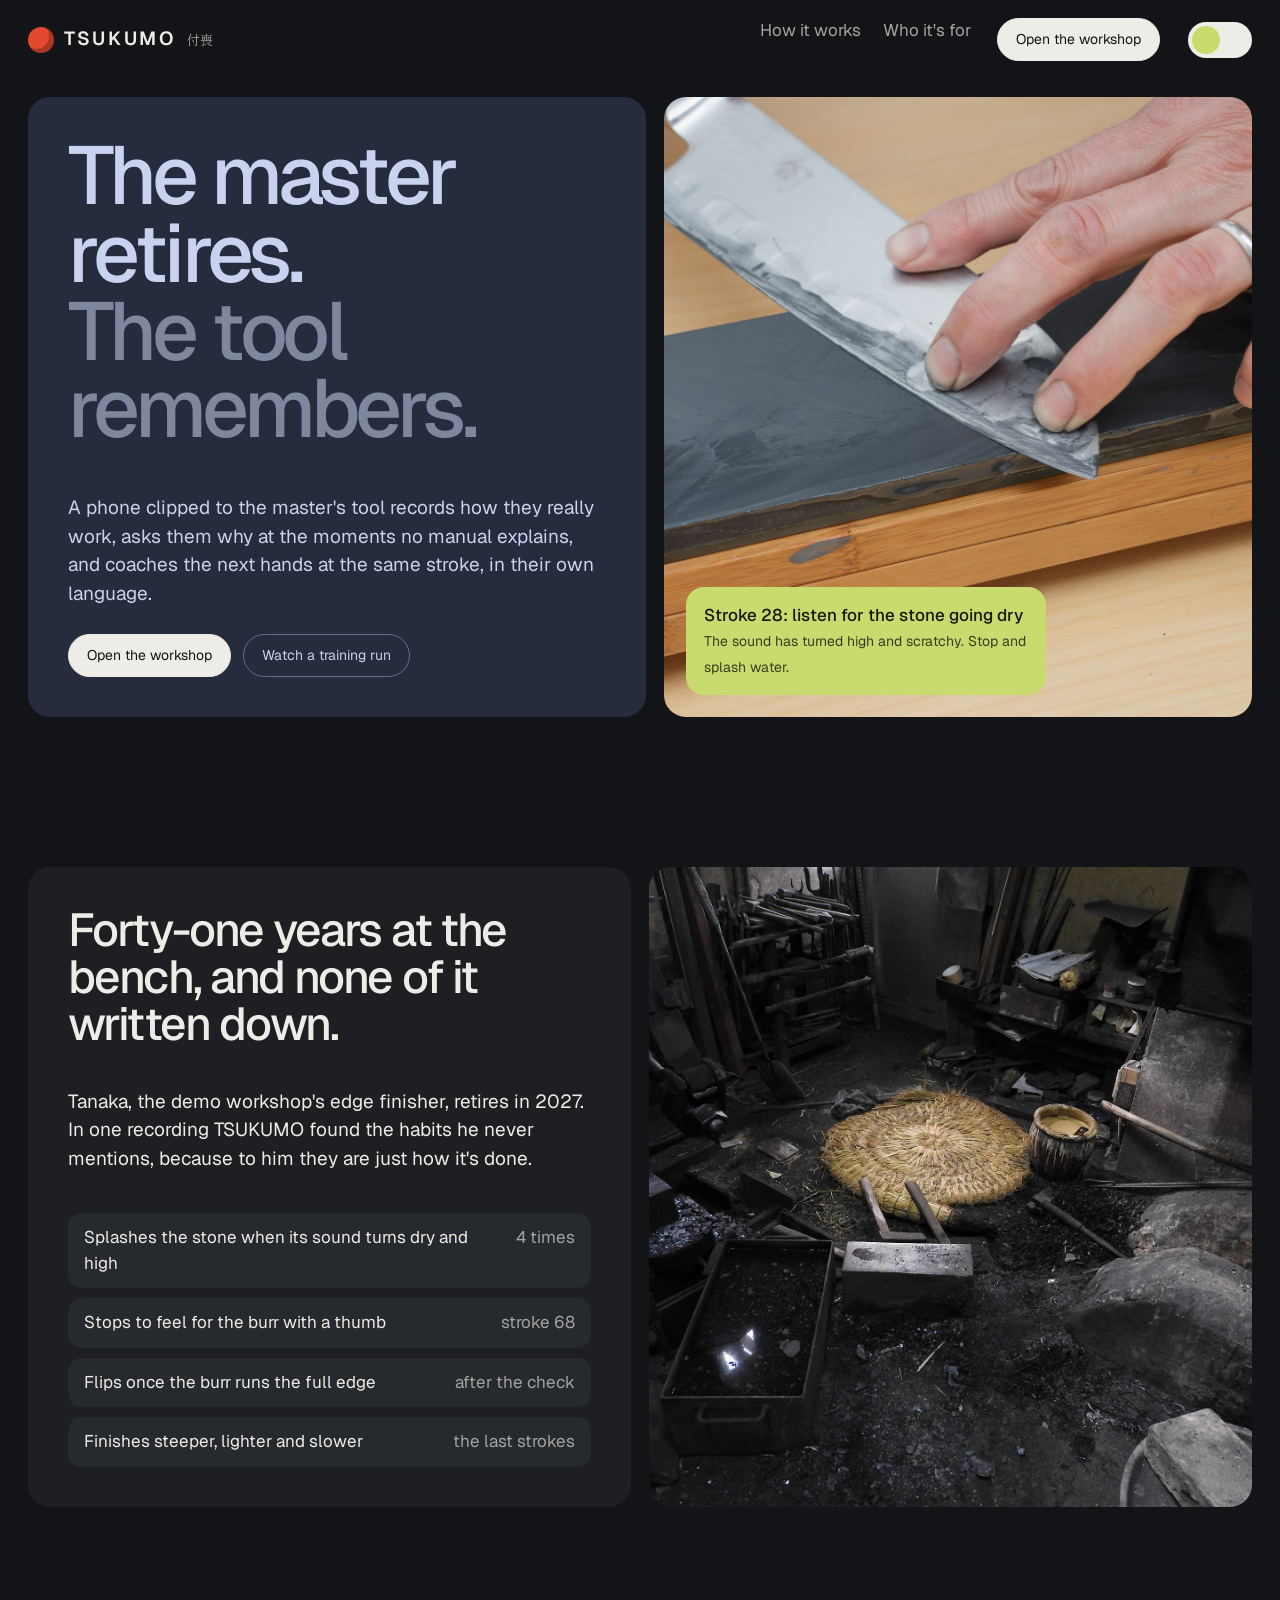
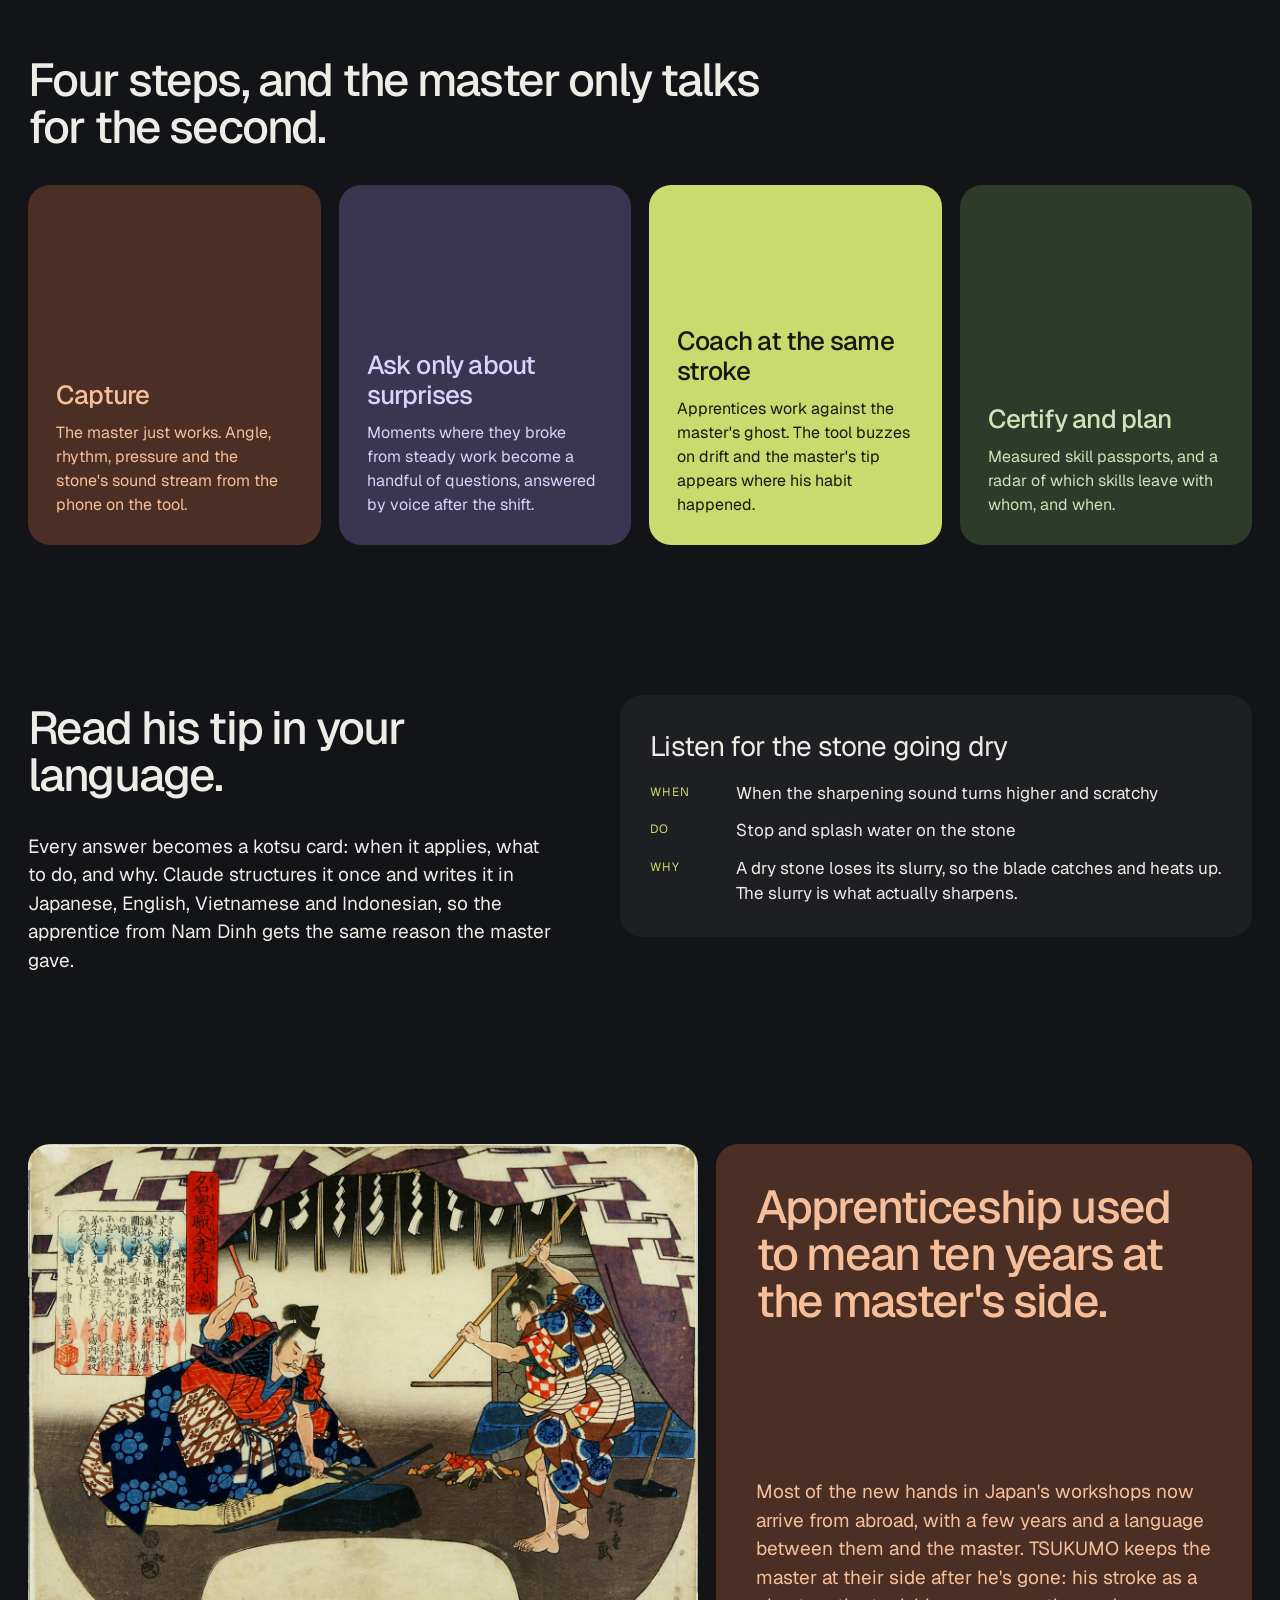
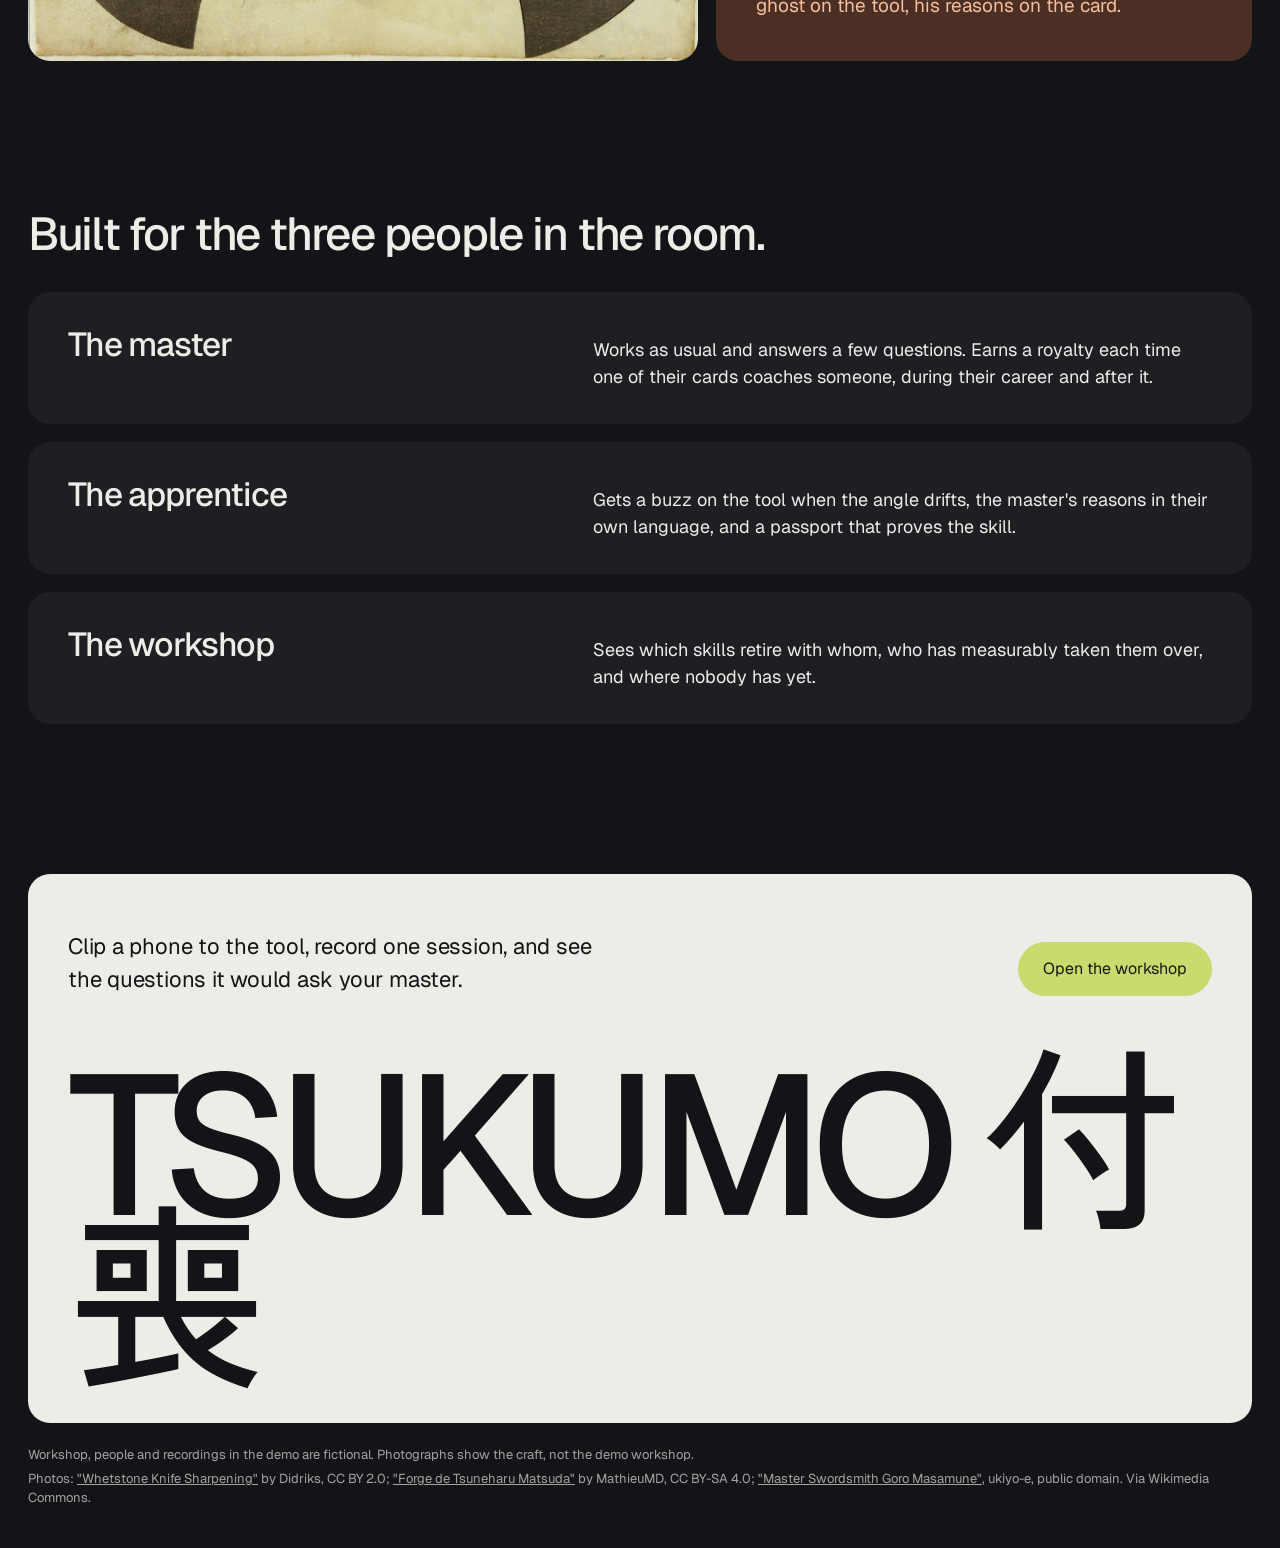
==== commit 1a3be9ab: "Drop card side-stripe, loosen landing subheads" ====
--- a/web/index.html
+++ b/web/index.html
@@ -49,7 +49,7 @@
     .loop h2, .meet h2, .who h2 { font-size: clamp(34px, 3.6vw, 52px); letter-spacing: -0.04em; line-height: 1.02; max-width: 16em; margin-bottom: 34px; }
     .loop ol { list-style: none; margin: 0; padding: 0; display: grid; grid-template-columns: repeat(4, minmax(0, 1fr)); gap: 18px; counter-reset: none; }
     .loop li { border-radius: var(--radius); padding: 28px; min-height: 300px; display: flex; flex-direction: column; justify-content: flex-end; gap: 10px; }
-    .loop li h3 { font-size: 26px; letter-spacing: -0.03em; line-height: 1.05; }
+    .loop li h3 { font-size: 26px; letter-spacing: -0.03em; line-height: 1.15; }
     .loop li p { margin: 0; font-size: 16px; }
     .loop li:nth-child(1) { background: var(--kaki); color: var(--kaki-ink); }
     .loop li:nth-child(2) { background: var(--fuji); color: var(--fuji-ink); }
@@ -71,7 +71,7 @@
 
     .who ul { list-style: none; margin: 0; padding: 0; display: grid; gap: 18px; }
     .who li { display: grid; grid-template-columns: minmax(0, 0.9fr) minmax(0, 1.1fr); gap: 18px; background: var(--panel); border-radius: var(--radius); padding: 34px 40px; align-items: baseline; }
-    .who li h3 { font-size: clamp(26px, 2.6vw, 38px); letter-spacing: -0.035em; line-height: 1.05; }
+    .who li h3 { font-size: clamp(26px, 2.6vw, 38px); letter-spacing: -0.035em; line-height: 1.15; }
     .who li p { margin: 0; font-size: 18px; }
 
     .close { margin-top: 150px; background: var(--solid); color: var(--solid-ink); border-radius: var(--radius); padding: 56px 40px 40px; }
--- a/web/css/app.css
+++ b/web/css/app.css
@@ -158,7 +158,7 @@
 /* -- kotsu cards ----------------------------------------------------------------- */
 
 .kcard {
-  border: 1px solid var(--line); border-left: 3px solid var(--gold); border-radius: var(--radius);
+  border: 1px solid var(--line); border-radius: var(--radius);
   background: var(--panel-2); padding: 14px 16px; display: grid; gap: 8px;
 }
 .kcard .k-title { font-family: var(--display); font-size: 18px; }
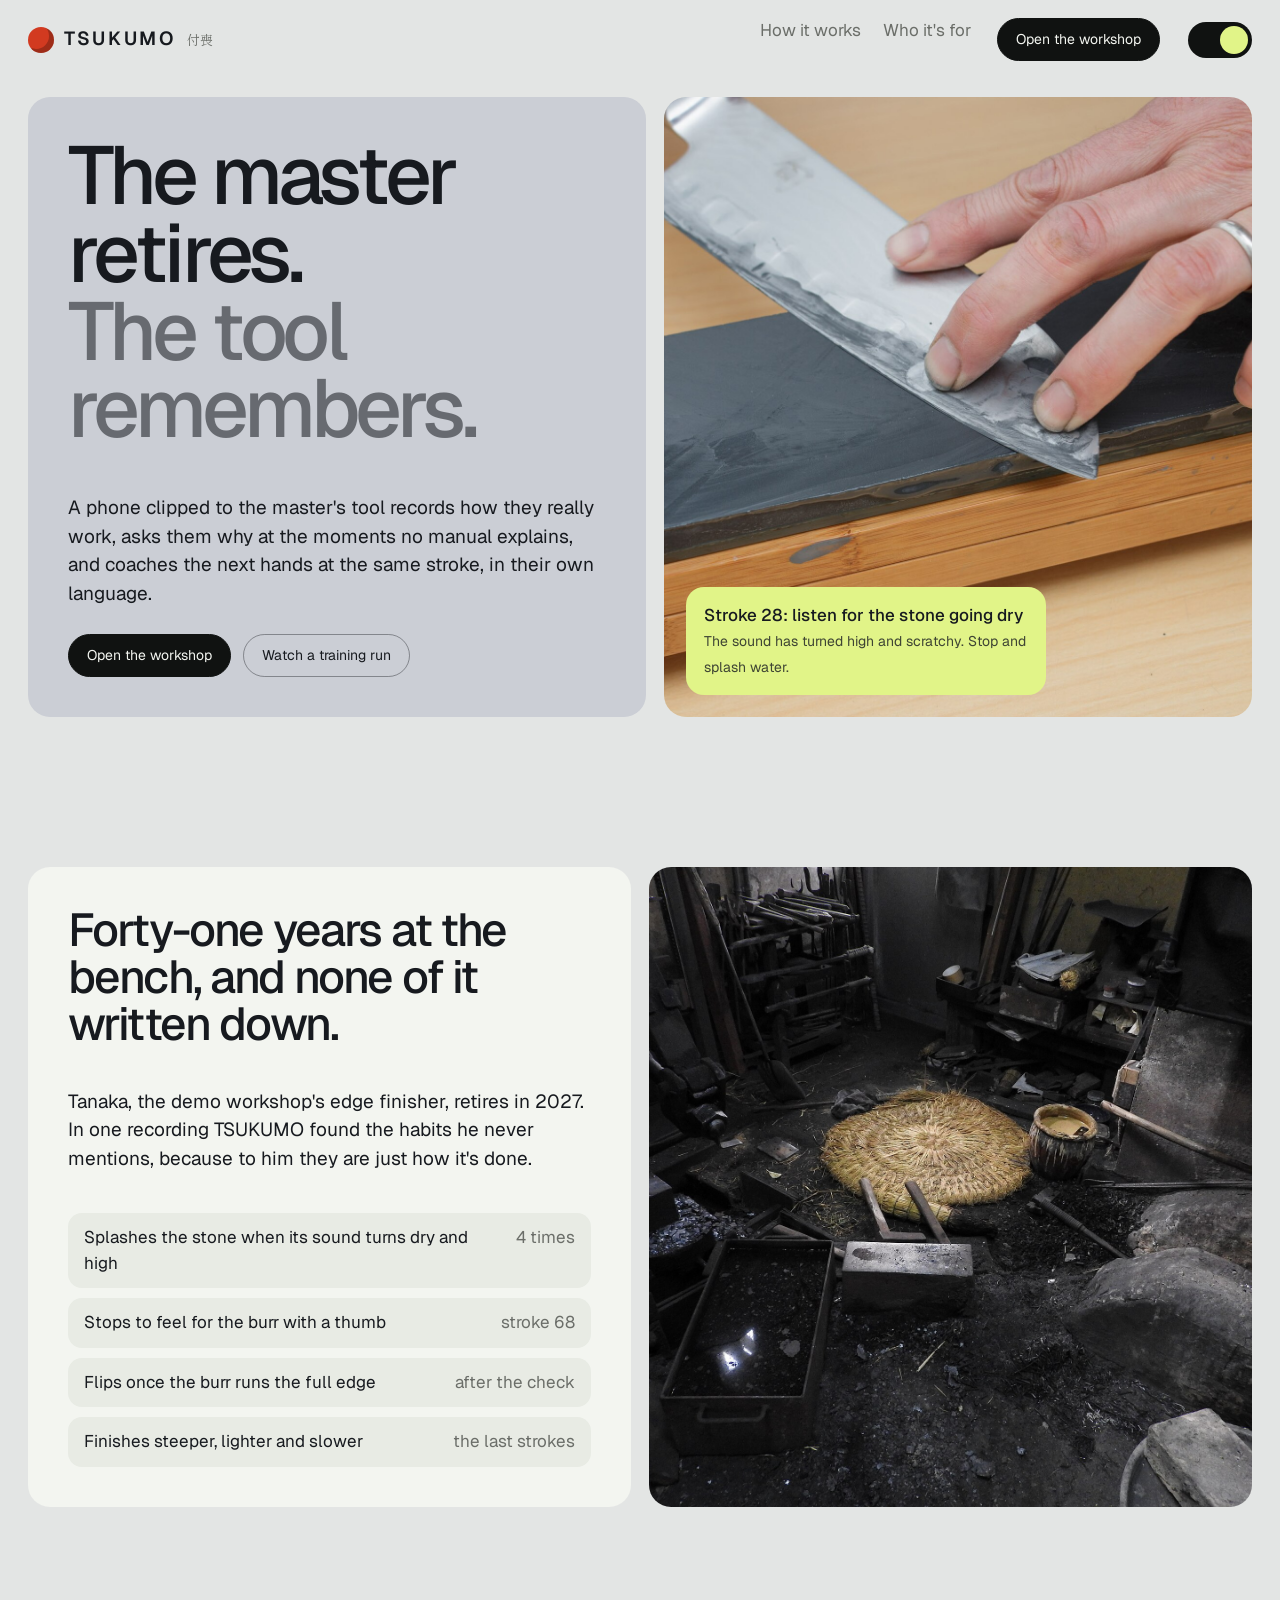
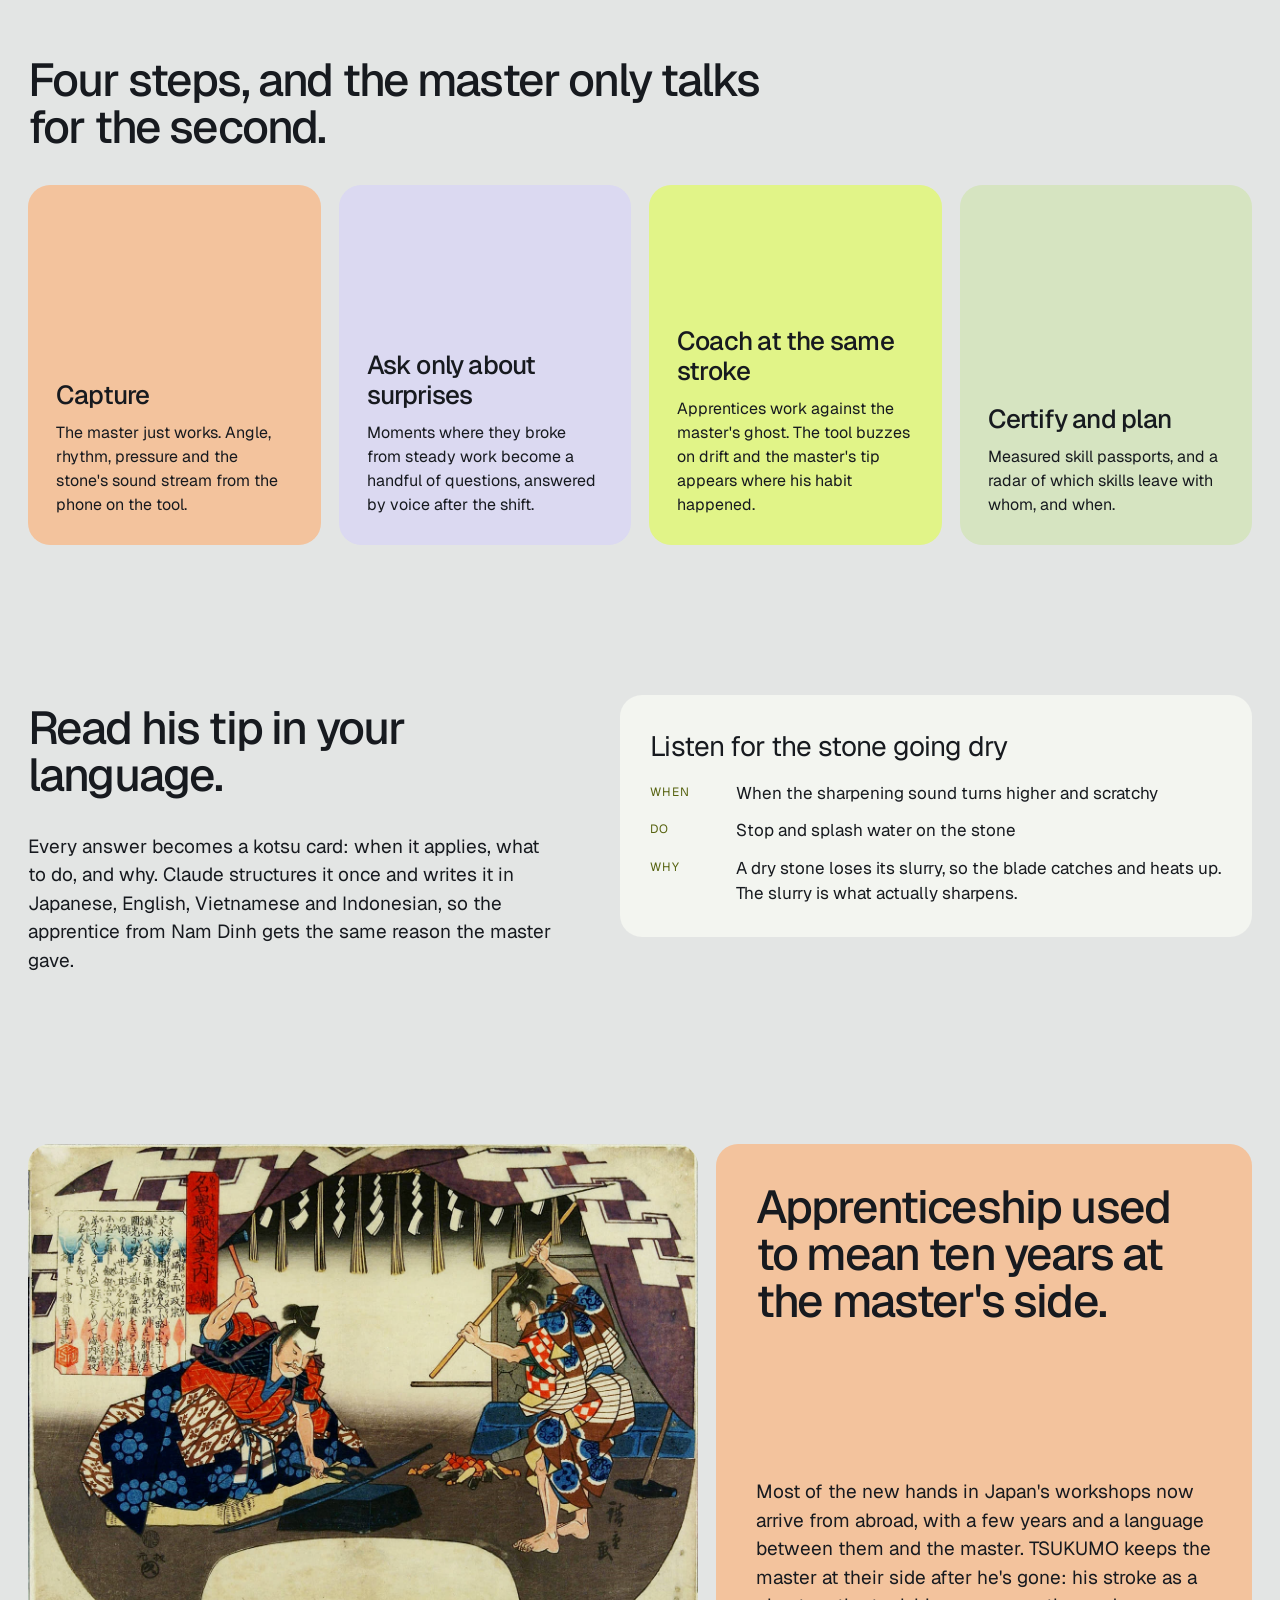
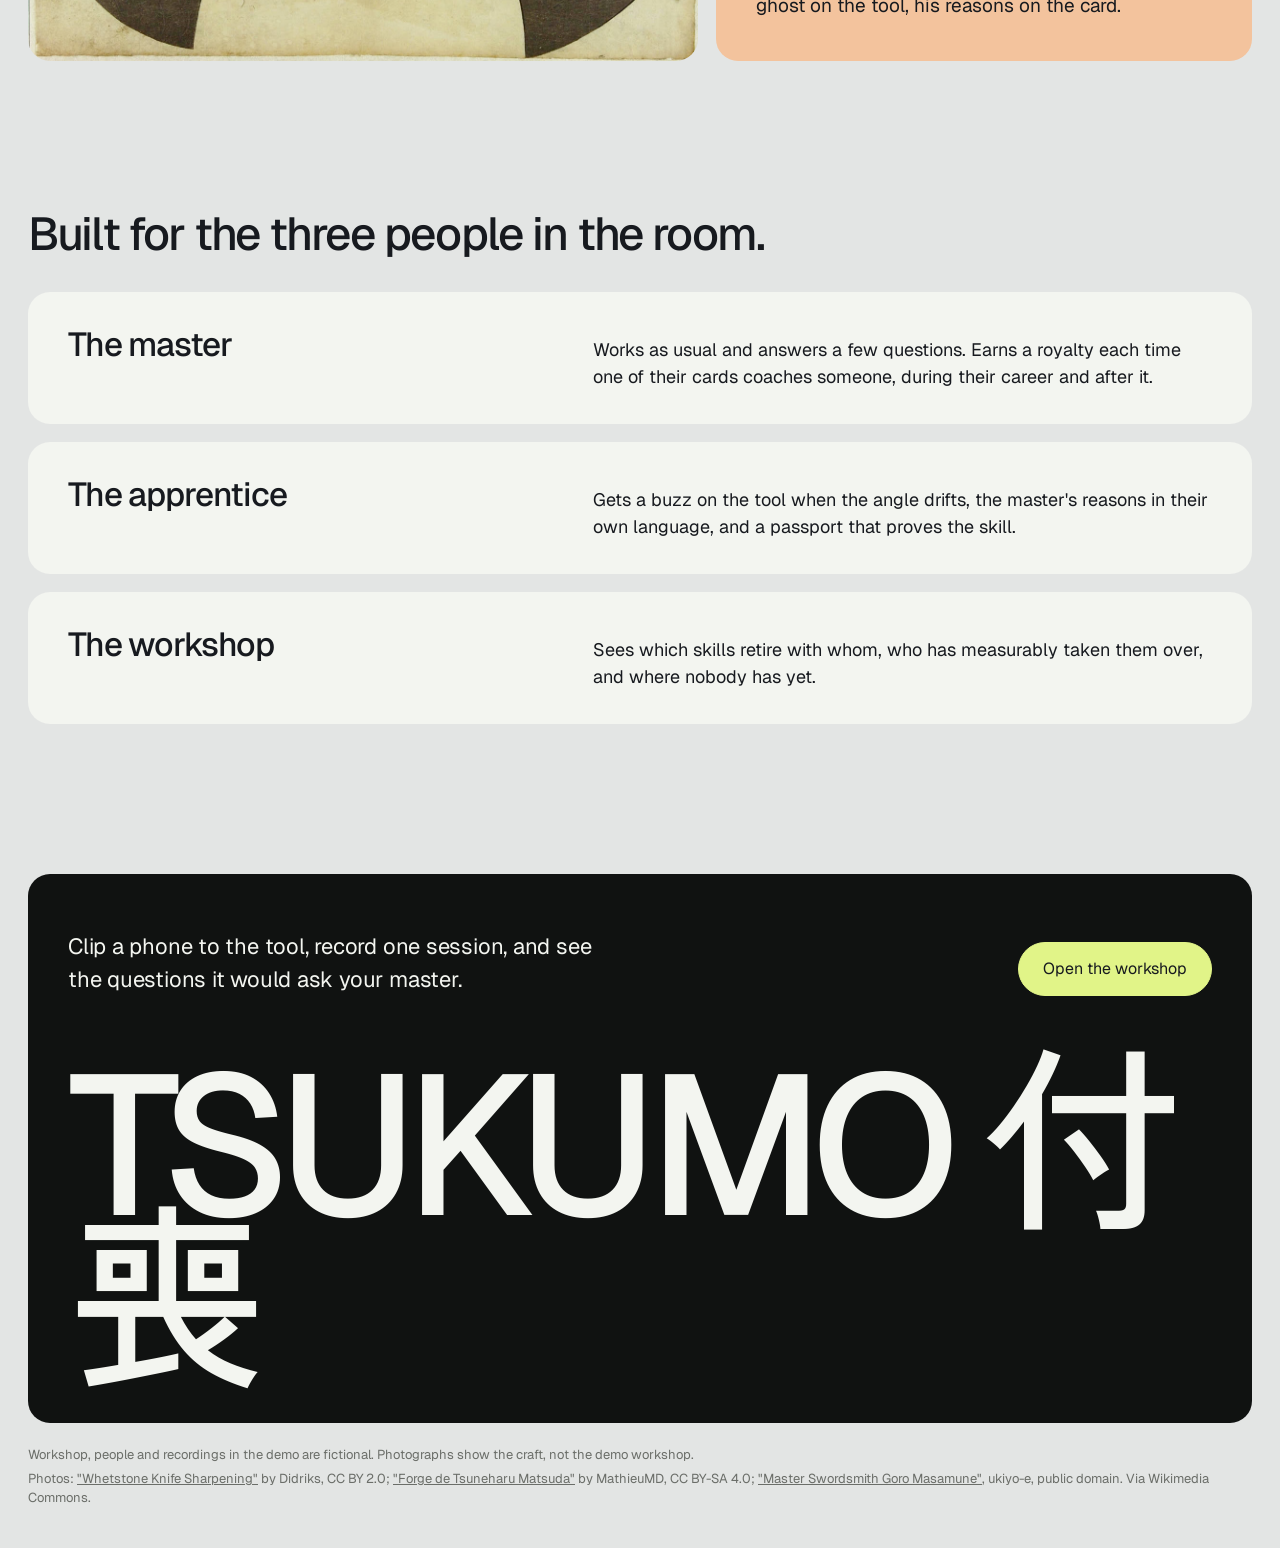
==== commit 704fedc7: "Match the reference palette and open in the light theme by default" ====
--- a/web/index.html
+++ b/web/index.html
@@ -7,7 +7,7 @@
   <meta name="description" content="A phone on the master's tool records how they really work, asks why, and coaches apprentices in their own language at the same stroke.">
   <link rel="preconnect" href="https://fonts.googleapis.com">
   <link href="https://fonts.googleapis.com/css2?family=Geist:wght@400;500;600&family=Zen+Kaku+Gothic+New:wght@400;500&family=Shippori+Mincho:wght@600&display=swap" rel="stylesheet">
-  <script>try{if(localStorage.getItem("tsukumo-theme")==="light")document.documentElement.dataset.theme="light"}catch(e){}document.documentElement.classList.add("js")</script>
+  <script>try{if(localStorage.getItem("tsukumo-theme")!=="dark")document.documentElement.dataset.theme="light"}catch(e){document.documentElement.dataset.theme="light"}document.documentElement.classList.add("js")</script>
   <link rel="stylesheet" href="css/app.css">
   <style>
     body { font-size: 17px; }
--- a/web/css/app.css
+++ b/web/css/app.css
@@ -1,27 +1,28 @@
-/* Two themes. Default is sumi (墨, ink); [data-theme="light"] is the high-contrast day board. */
+/* Two themes. Default is the day board, [data-theme="light"]; without it, sumi (墨, ink). Fields keep the same pastels in both. */
 :root {
-  --bg: #131417;
-  --panel: #1d1f23;
-  --panel-2: #26292e;
-  --line: #31343a;
-  --ink: #eeece6;
-  --muted: #a3a49f;
-  --faint: #6f716d;
+  --bg: #101211;
+  --panel: #1b1d1c;
+  --panel-2: #272a28;
+  --line: #333634;
+  --ink: #f3f5f0;
+  --muted: #a5a8a3;
+  --faint: #727571;
   --accent: #e2492f;      /* shu, vermilion: seals and alerts */
   --accent-soft: rgba(226, 73, 47, 0.18);
-  --gold: #c9da6e;      /* moegi: kotsu and highlights */
-  --indigo: #8fa6e0;
-  --ok: #86c193;
-  --warn: #e3a43b;
+  --gold: #e1f488;      /* moegi: kotsu and highlights */
+  --indigo: #b4b1ee;
+  --ok: #8fcf9c;
+  --warn: #f0b35a;
   --bad: #ef5a3f;
-  --ghost: rgba(238, 236, 230, 0.55);
-  /* tile fields, from traditional colours: fuji (wisteria), matcha, kaki (persimmon), moegi (sprout), ai (indigo) */
-  --fuji: #3a3652;  --fuji-ink: #d9d2fb;
-  --matcha: #2e3a2a; --matcha-ink: #cfe3b6;
-  --kaki: #4c2f24;  --kaki-ink: #f6bf9b;
-  --moegi: #c9da6e; --moegi-ink: #17190f;
-  --ai: #262c3d;    --ai-ink: #c9d3ef;
-  --solid: #eeece6; --solid-ink: #131417;
+  --ghost: rgba(243, 245, 240, 0.55);
+  /* tile fields: fuji (wisteria), matcha, kaki (persimmon), moegi (sprout), sora (sky), ai (grey indigo) */
+  --fuji: #dbd9f1;  --fuji-ink: #171a1f;
+  --matcha: #d6e4c1; --matcha-ink: #171a1f;
+  --kaki: #f3c39d;  --kaki-ink: #171a1f;
+  --moegi: #e1f488; --moegi-ink: #171a1f;
+  --sora: #cfe1f0;  --sora-ink: #171a1f;
+  --ai: #cbced5;    --ai-ink: #171a1f;
+  --solid: #f3f5f0; --solid-ink: #101211;
   --radius: 22px;
   --display: "Geist", "Zen Kaku Gothic New", system-ui, sans-serif;
   --serif: "Shippori Mincho", "Yu Mincho", "Hiragino Mincho ProN", serif;
@@ -30,27 +31,22 @@
   color-scheme: dark;
 }
 :root[data-theme="light"] {
-  --bg: #e2e4e3;
-  --panel: #f4f5f2;
-  --panel-2: #e9ebe7;
-  --line: #d3d6d2;
-  --ink: #121212;
-  --muted: #5f625f;
-  --faint: #8b8e8a;
+  --bg: #e3e5e4;
+  --panel: #f3f5f0;
+  --panel-2: #e8ebe4;
+  --line: #d6d9d3;
+  --ink: #171a1f;
+  --muted: #6b6e69;
+  --faint: #8e918c;
   --accent: #d23a20;
   --accent-soft: rgba(210, 58, 32, 0.14);
   --gold: #56620f;
-  --indigo: #3c5bb0;
+  --indigo: #5b58b0;
   --ok: #2c7a45;
   --warn: #9a5e00;
   --bad: #c23a22;
-  --ghost: rgba(18, 18, 18, 0.45);
-  --fuji: #d8d4f3;  --fuji-ink: #1d1838;
-  --matcha: #d3e2c4; --matcha-ink: #1c2a14;
-  --kaki: #f4c3a0;  --kaki-ink: #3a1d0c;
-  --moegi: #e1f07c; --moegi-ink: #1d2205;
-  --ai: #cdd1da;    --ai-ink: #121212;
-  --solid: #121212; --solid-ink: #f4f5f2;
+  --ghost: rgba(23, 26, 31, 0.45);
+  --solid: #101211; --solid-ink: #f3f5f0;
   color-scheme: light;
 }
 
@@ -288,7 +284,7 @@
 .faces .avatar { width: 46px; height: 46px; margin-left: -8px; border: 3px solid var(--panel); font-size: 15px; font-weight: 500; }
 .faces .avatar:first-child { margin-left: 0; }
 .faces .avatar:nth-child(4n+1) { background: var(--fuji); color: var(--fuji-ink); }
-.faces .avatar:nth-child(4n+2) { background: var(--ai); color: var(--ai-ink); }
+.faces .avatar:nth-child(4n+2) { background: var(--sora); color: var(--sora-ink); }
 .faces .avatar:nth-child(4n+3) { background: var(--kaki); color: var(--kaki-ink); }
 .faces .avatar:nth-child(4n+4) { background: var(--matcha); color: var(--matcha-ink); }
 .faces .more { margin-left: auto; font-size: 40px; letter-spacing: -0.03em; }
@@ -317,7 +313,7 @@
 .slot div { border-radius: 14px; padding: 10px 14px; background: var(--panel-2); line-height: 1.3; }
 .slot div small { display: block; font-size: 13px; opacity: 0.75; }
 .slot.master div { background: var(--kaki); color: var(--kaki-ink); }
-.slot.pass div { background: var(--matcha); color: var(--matcha-ink); }
+.slot.pass div { background: var(--moegi); color: var(--moegi-ink); }
 .slot.learn div { background: var(--fuji); color: var(--fuji-ink); }
 .slot:hover div { filter: brightness(1.06); }
 
@@ -344,3 +340,6 @@
 }
 
 @media (max-width: 640px) { .trend { height: 190px; } .brand { white-space: nowrap; } }
+
+/* Pastel fields carry dark ink in both themes, so anything solid on them stays black. */
+.hero-copy, .tile.f-ai, .tile.f-moegi, .tile.f-kaki { --solid: #101211; --solid-ink: #f3f5f0; }
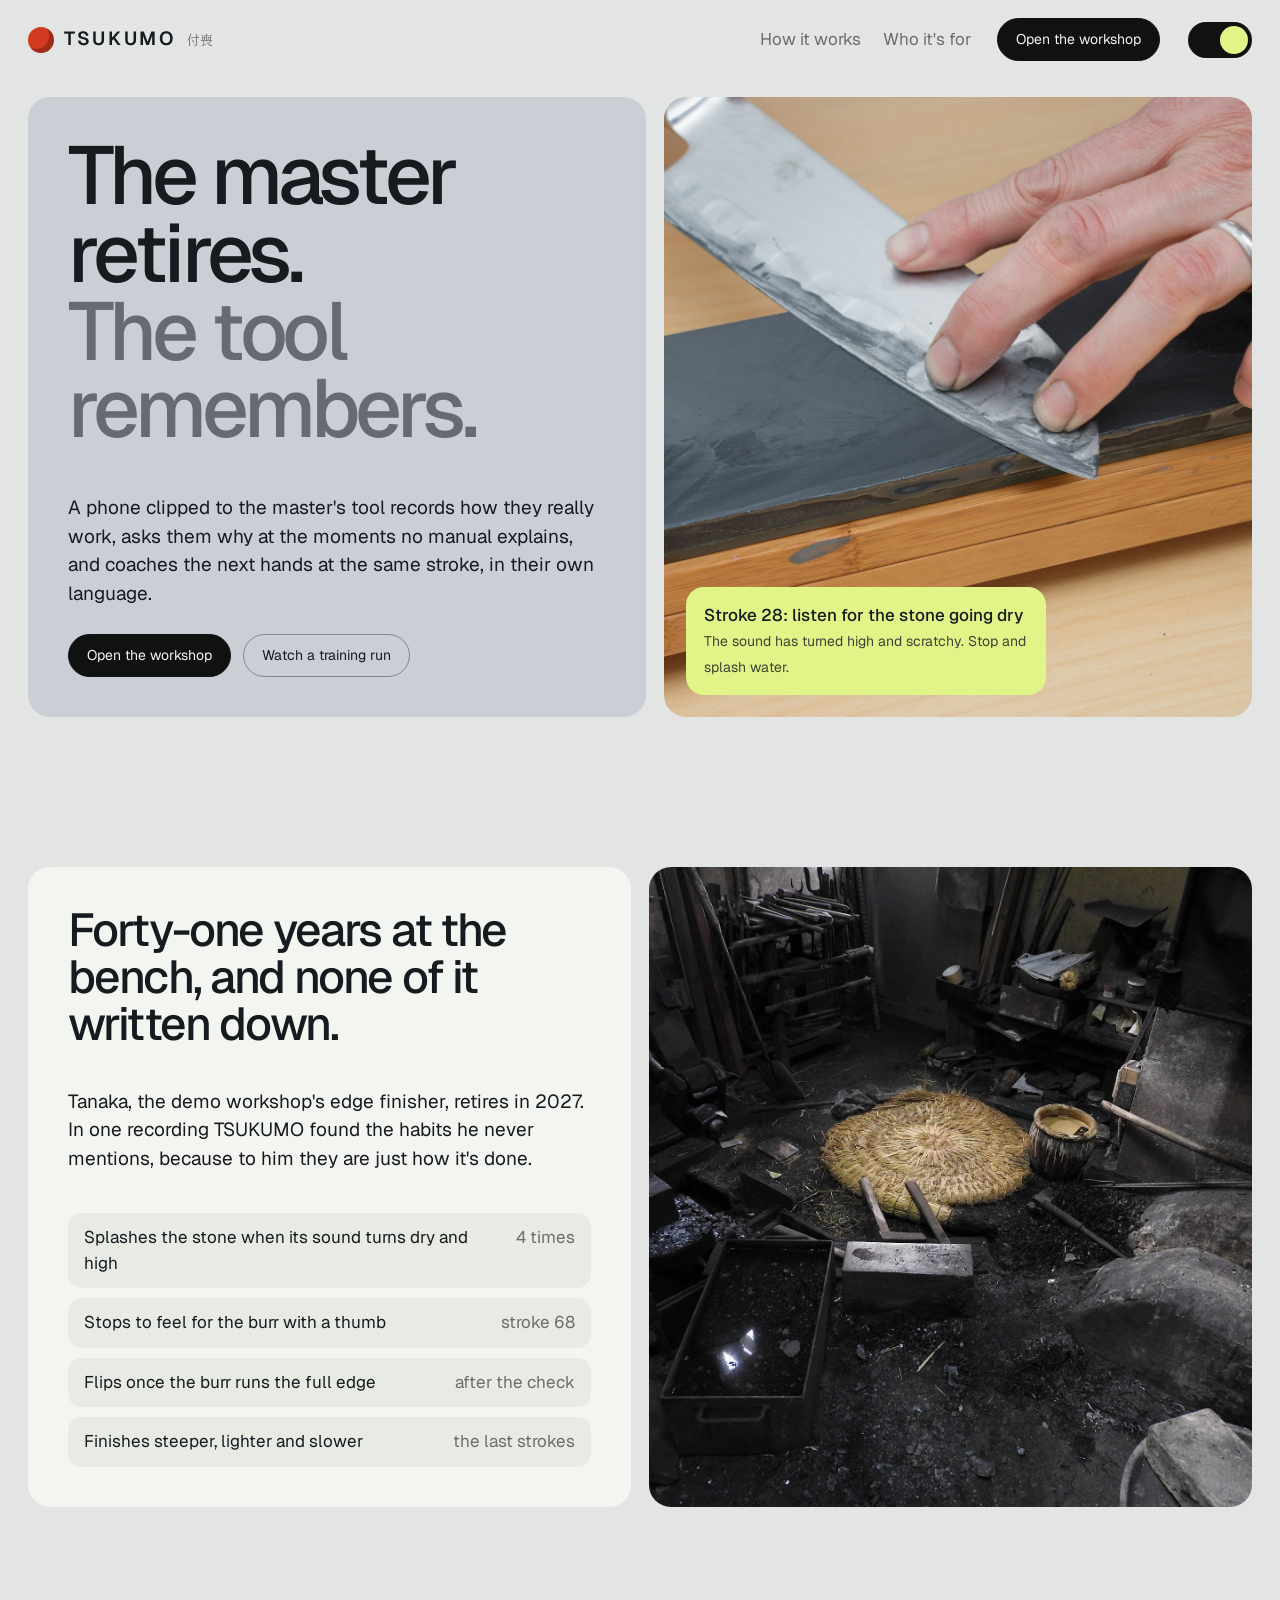
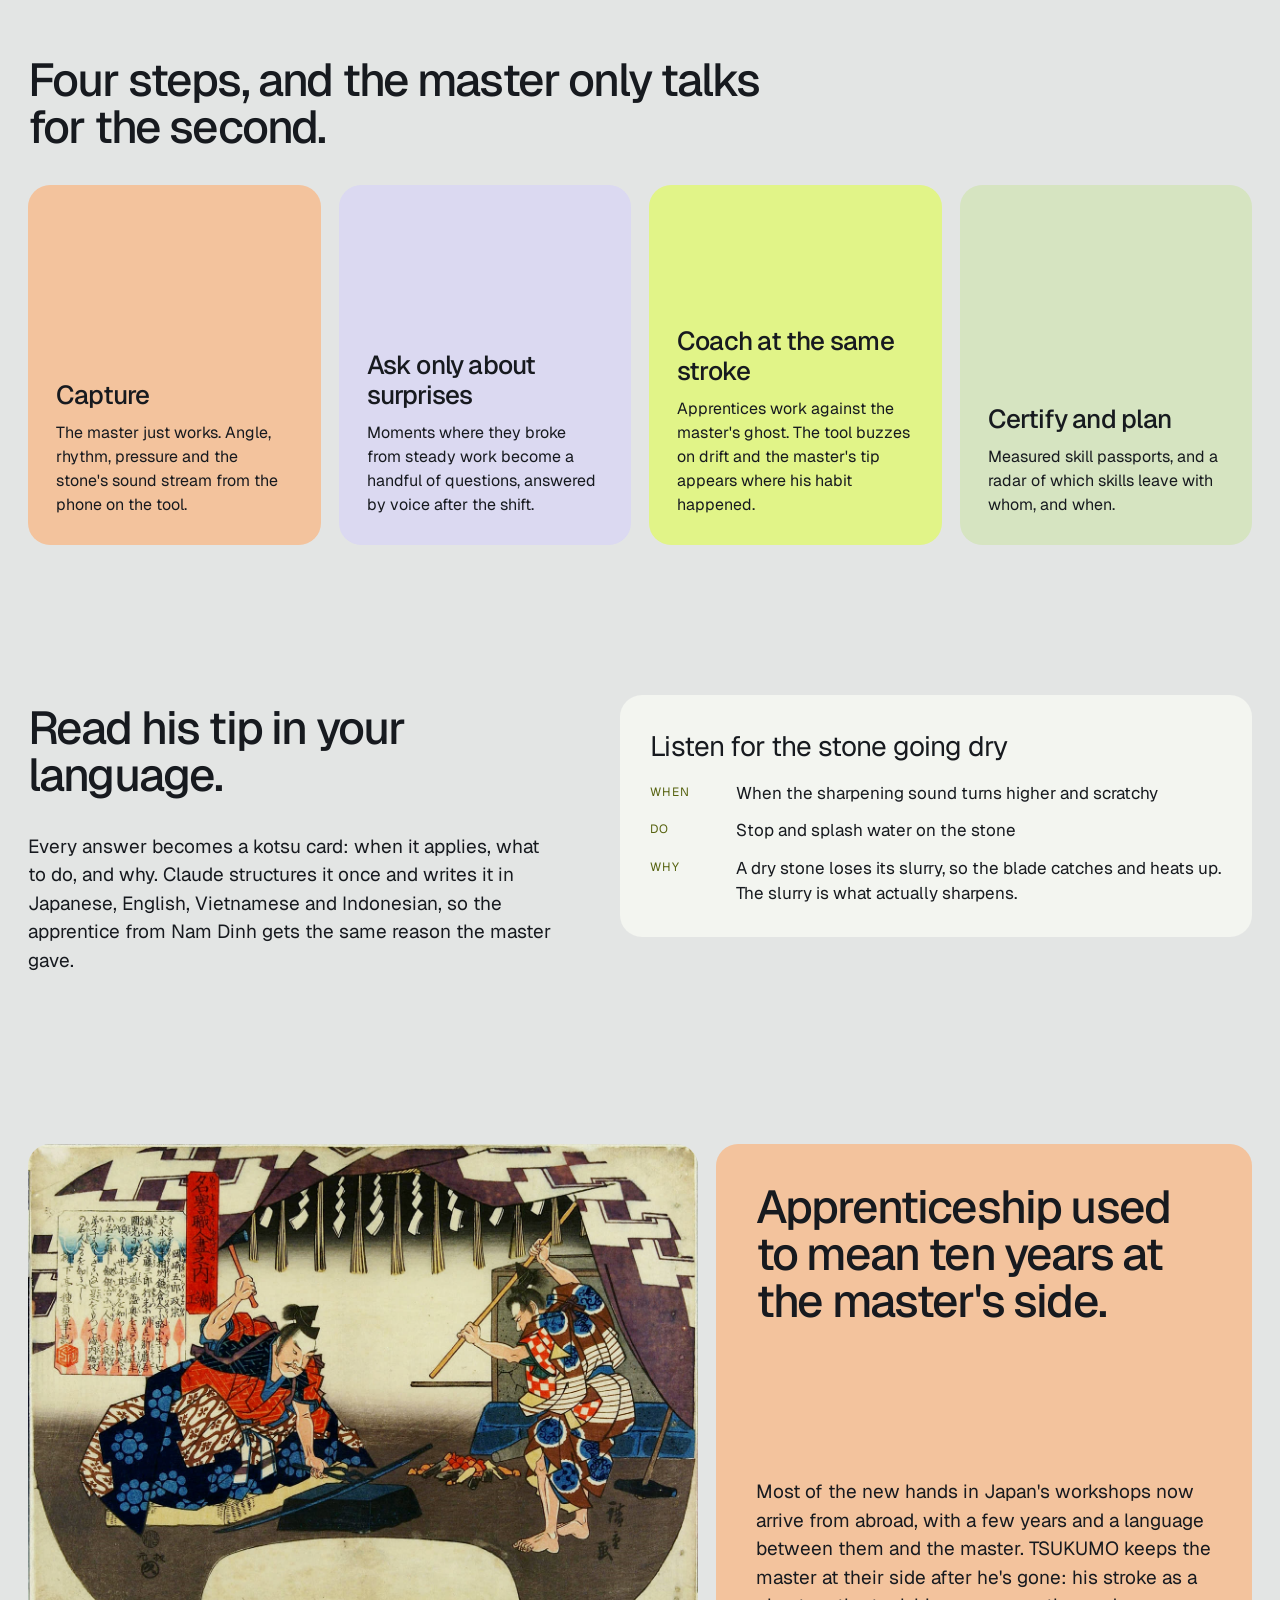
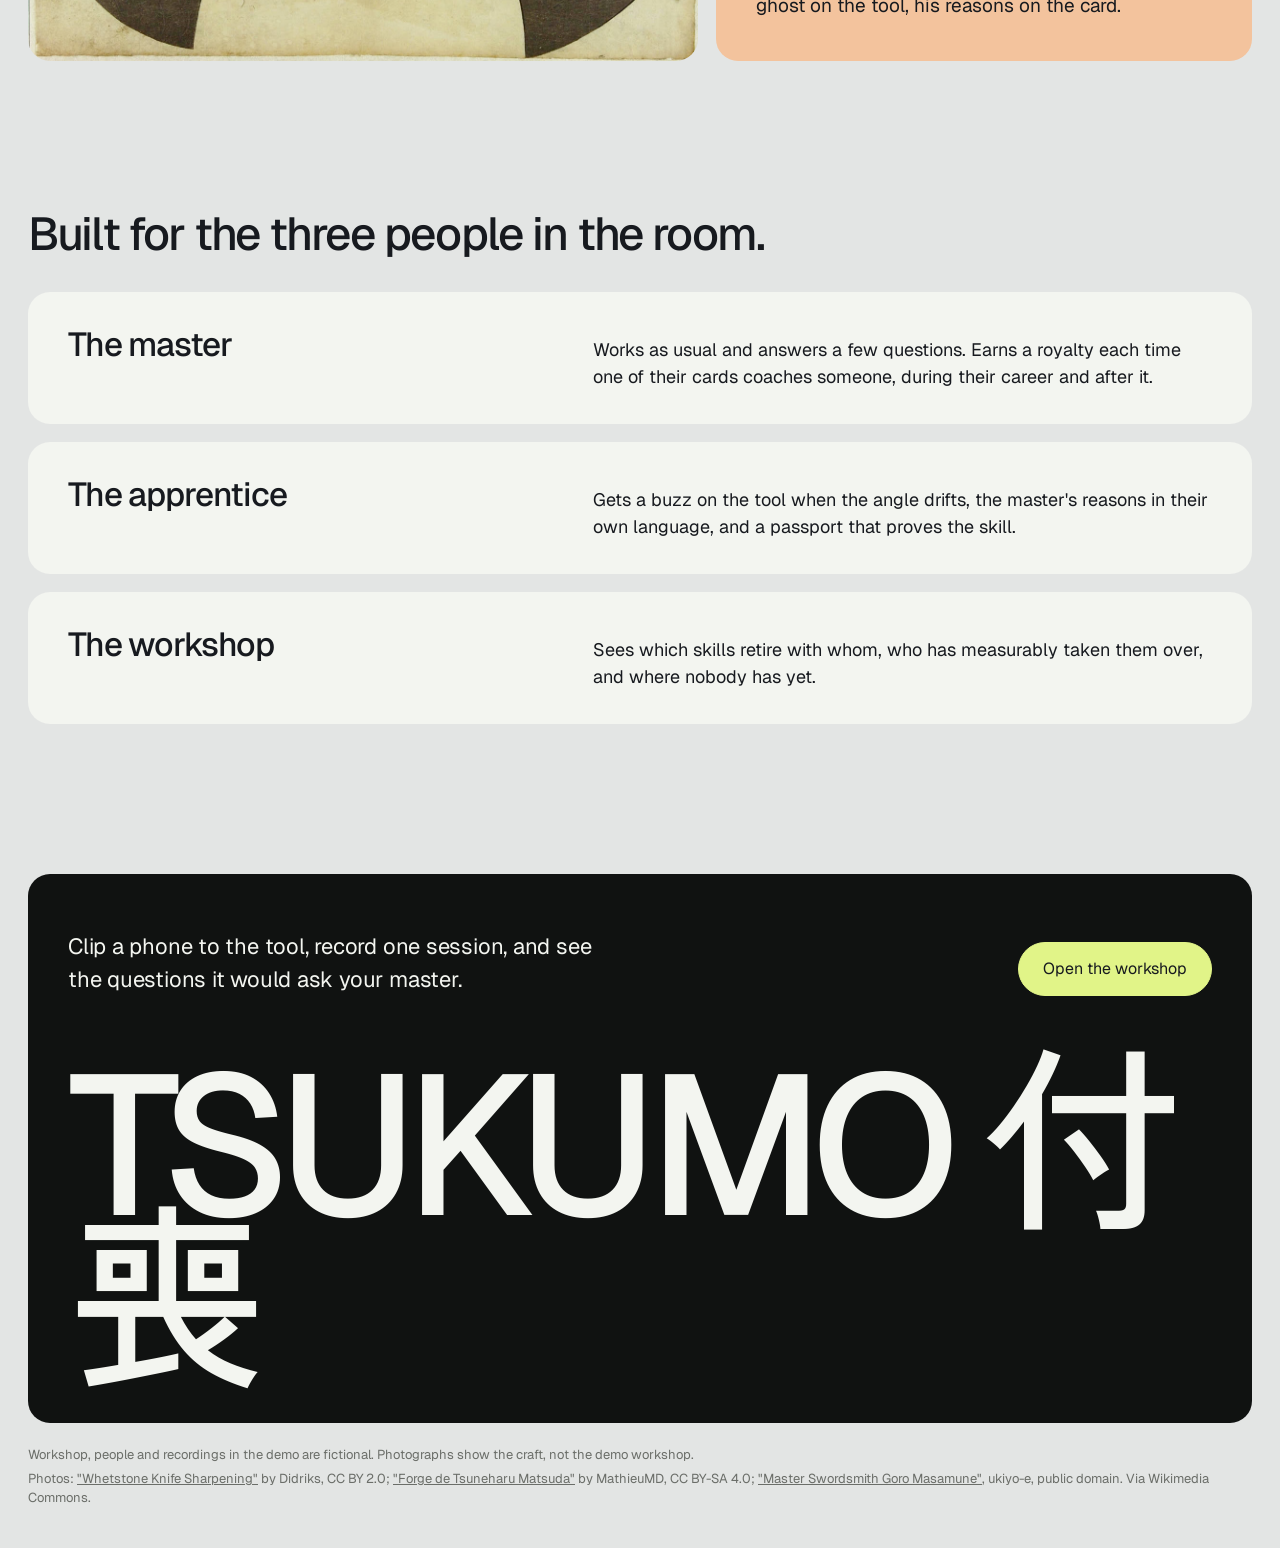
==== commit a7e4f53f: "Line up the landing nav links with the button" ====
--- a/web/index.html
+++ b/web/index.html
@@ -13,7 +13,7 @@
     body { font-size: 17px; }
     .wrap { max-width: 1320px; margin: 0 auto; padding: 0 28px; }
     .bar { display: flex; align-items: center; gap: 28px; padding: 18px 28px; max-width: 1320px; margin: 0 auto; }
-    .bar nav { display: flex; gap: 22px; margin-left: auto; }
+    .bar nav { display: flex; align-items: center; gap: 22px; margin-left: auto; }
     .bar nav a { text-decoration: none; color: var(--muted); }
     .bar nav a:hover { color: var(--ink); }
     .bar .btn { margin-left: 4px; }
--- a/web/css/app.css
+++ b/web/css/app.css
@@ -260,6 +260,7 @@
 .tile.f-moegi { background: var(--moegi); color: var(--moegi-ink); }
 .tile.f-kaki { background: var(--kaki); color: var(--kaki-ink); }
 .tile.f-moegi .sub, .tile.f-kaki .sub, .tile.f-ai .sub { color: inherit; opacity: 0.75; }
+.tile.f-moegi .ja, .tile.f-kaki .ja, .tile.f-ai .ja { color: inherit; opacity: 0.7; }
 .tile-head { display: flex; justify-content: space-between; align-items: baseline; gap: 12px; }
 .tile-head .sub { margin: 0; }
 a.tile { text-decoration: none; color: inherit; }
